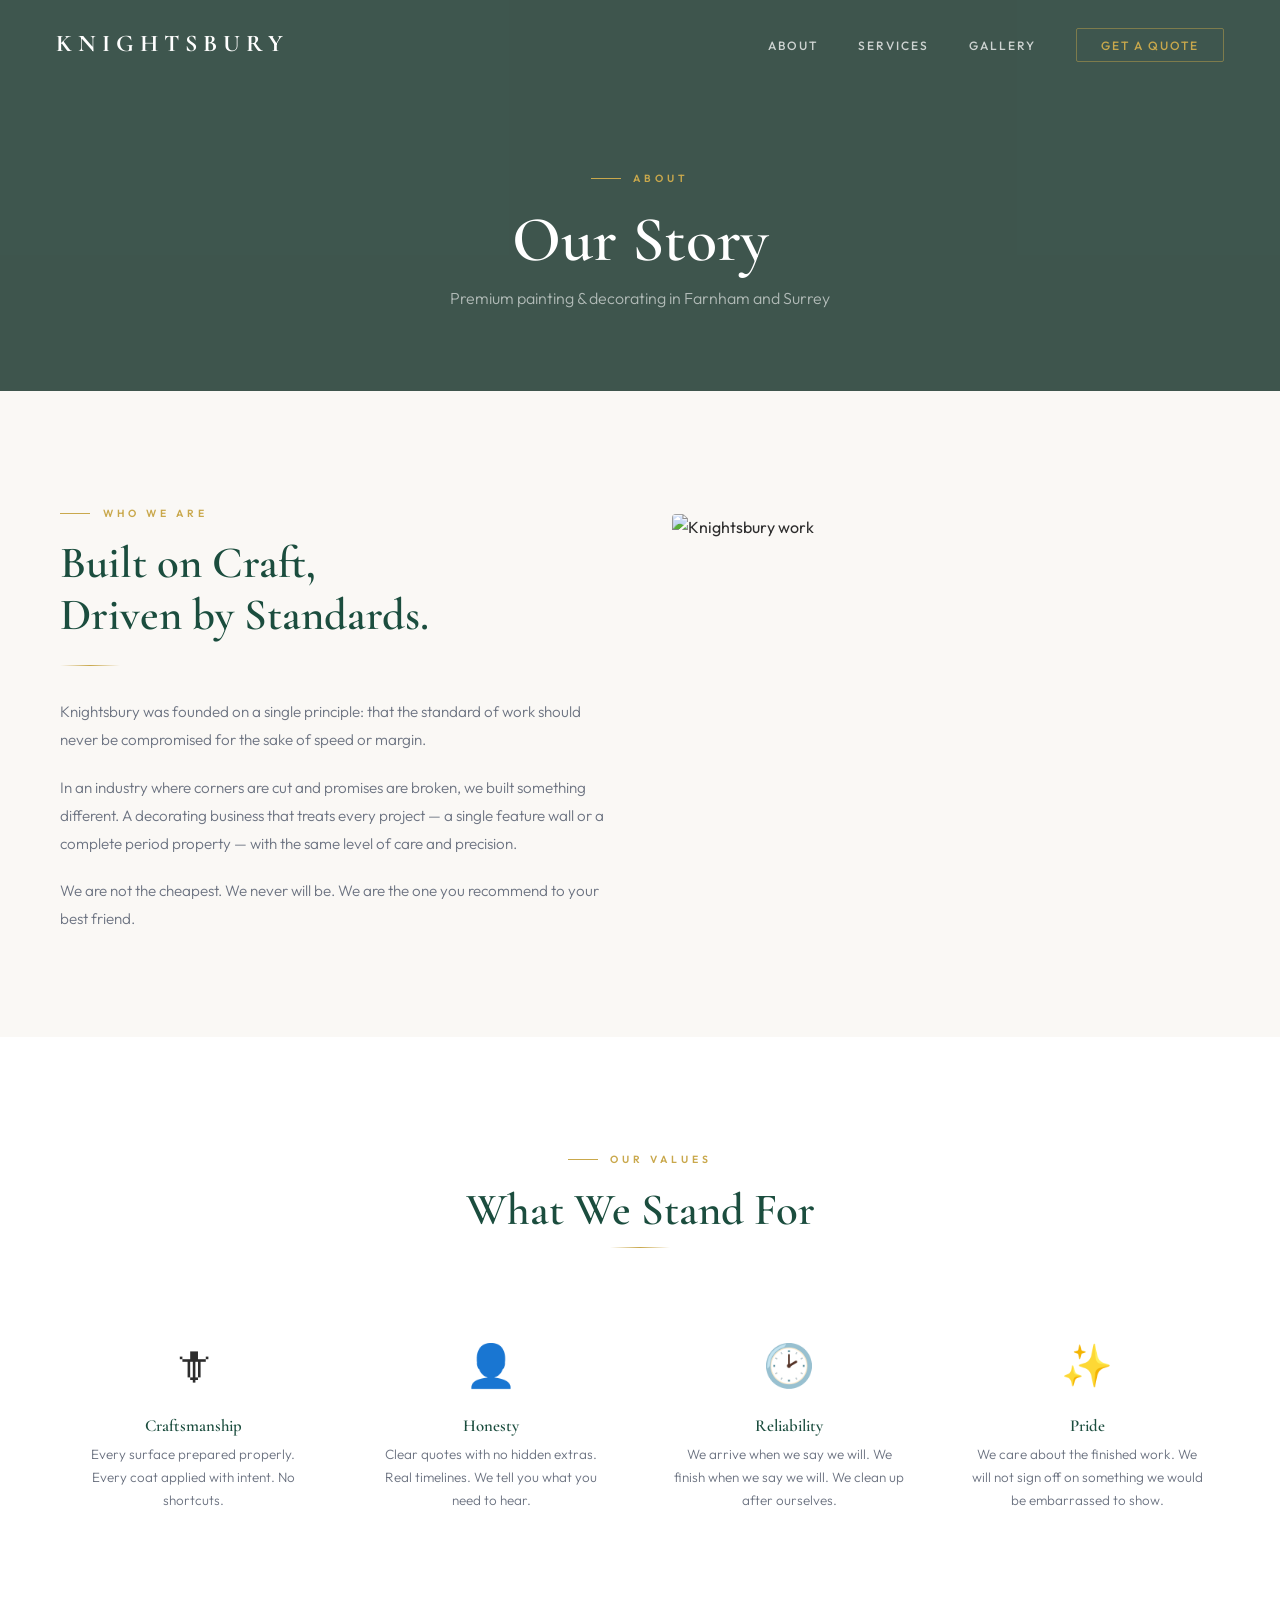
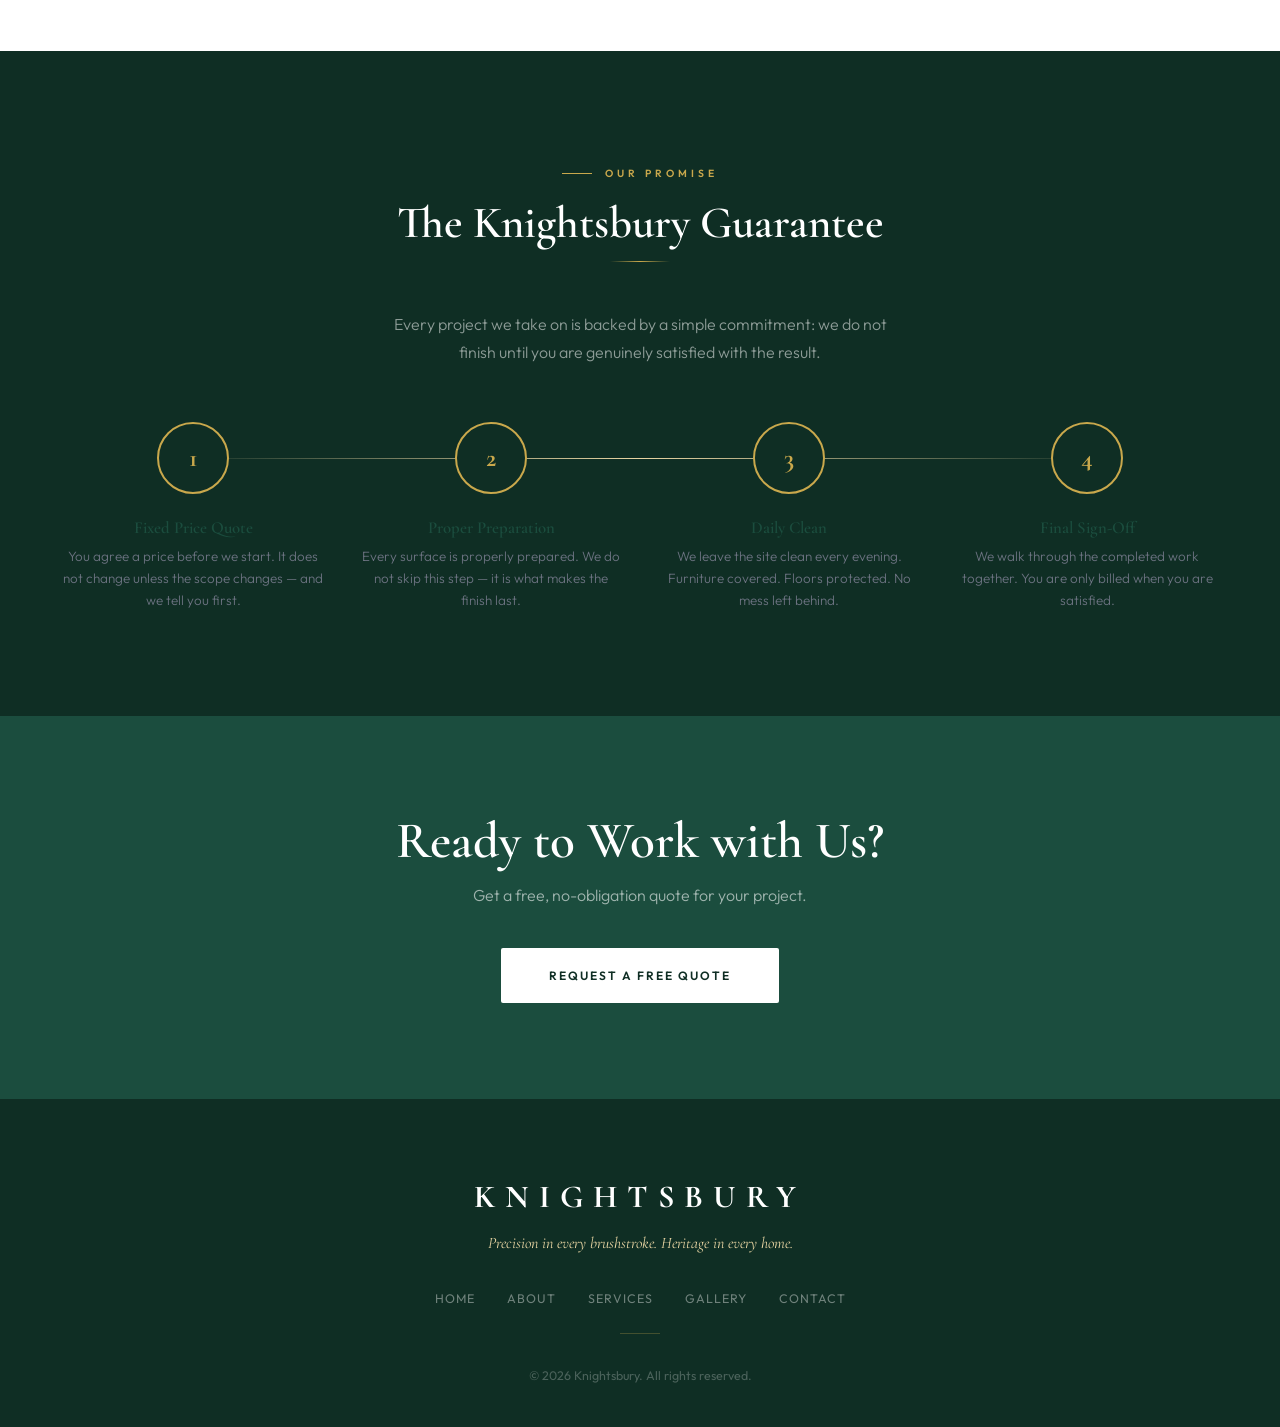
==== about.html @ ce8d11c5 "Full website v1 — index, about, services, gallery, contact pages + shared CSS + Nano Banana icon" ====
<!DOCTYPE html>
<html lang="en">
<head>
  <meta charset="UTF-8">
  <meta name="viewport" content="width=device-width, initial-scale=1.0">
  <title>About — Knightsbury Painting &amp; Decorating | Farnham &amp; Surrey</title>
  <meta name="description" content="About Knightsbury — premium painting and decorating in Farnham and Surrey. Our story, values, and the standard we hold ourselves to.">
  <link rel="icon" type="image/png" href="favicon.png">
  <link rel="stylesheet" href="style.css">
</head>
<body>

  <nav id="navbar">
    <a href="index.html" class="logo">Knightsbury</a>
    <ul class="nl">
      <li><a href="about.html">About</a></li>
      <li><a href="services.html">Services</a></li>
      <li><a href="gallery.html">Gallery</a></li>
      <li><a href="contact.html" class="nc">Get a Quote</a></li>
    </ul>
  </nav>

  <div class="page-hero">
    <div class="page-hero-bg" style="background-image:url('https://images.unsplash.com/photo-1562663474-6cbb3eaa4d14?w=1600&q=80&auto=format&fit=crop')"></div>
    <div class="page-hero-overlay"></div>
    <div class="page-hero-content">
      <div class="se" style="color:var(--g)">About</div>
      <h1>Our Story</h1>
      <p>Premium painting &amp; decorating in Farnham and Surrey</p>
    </div>
  </div>

  <section class="section">
    <div class="container">
      <div class="about-grid">
        <div class="about-text reveal">
          <div class="se">Who We Are</div>
          <h2 class="st">Built on Craft,<br>Driven by Standards.</h2>
          <div class="gold-rule" style="margin:0 0 2rem 0"></div>
          <p style="font-size:.95rem;color:var(--sl);line-height:1.85;font-weight:300;margin-bottom:1.2rem;">Knightsbury was founded on a single principle: that the standard of work should never be compromised for the sake of speed or margin.</p>
          <p style="font-size:.95rem;color:var(--sl);line-height:1.85;font-weight:300;margin-bottom:1.2rem;">In an industry where corners are cut and promises are broken, we built something different. A decorating business that treats every project — a single feature wall or a complete period property — with the same level of care and precision.</p>
          <p style="font-size:.95rem;color:var(--sl);line-height:1.85;font-weight:300;">We are not the cheapest. We never will be. We are the one you recommend to your best friend.</p>
        </div>
        <div class="about-img reveal d2">
          <img src="https://images.unsplash.com/photo-1600566753086-00f18fb6b3ea?w=800&q=80&auto=format&fit=crop" alt="Knightsbury work">
        </div>
      </div>
    </div>
  </section>

  <section class="section section-alt">
    <div class="container">
      <div style="text-align:center">
        <div class="se reveal">Our Values</div>
        <h2 class="st reveal d1">What We Stand For</h2>
        <div class="gold-rule reveal d2"></div>
      </div>
      <div class="why-grid" style="margin-top:3rem">
        <div class="why-item reveal d1"><span class="wi">&#128481;</span><h4>Craftsmanship</h4><p>Every surface prepared properly. Every coat applied with intent. No shortcuts.</p></div>
        <div class="why-item reveal d2"><span class="wi">&#128100;</span><h4>Honesty</h4><p>Clear quotes with no hidden extras. Real timelines. We tell you what you need to hear.</p></div>
        <div class="why-item reveal d3"><span class="wi">&#128337;</span><h4>Reliability</h4><p>We arrive when we say we will. We finish when we say we will. We clean up after ourselves.</p></div>
        <div class="why-item reveal d4"><span class="wi">&#10024;</span><h4>Pride</h4><p>We care about the finished work. We will not sign off on something we would be embarrassed to show.</p></div>
      </div>
    </div>
  </section>

  <section class="section section-dark">
    <div class="container">
      <div style="text-align:center">
        <div class="se reveal">Our Promise</div>
        <h2 class="st sd-st reveal d1">The Knightsbury Guarantee</h2>
        <div class="gold-rule reveal d2"></div>
        <p class="ss sd-ss reveal d3">Every project we take on is backed by a simple commitment: we do not finish until you are genuinely satisfied with the result.</p>
      </div>
      <div class="process-steps" style="margin-top:3rem">
        <div class="step reveal d1"><div class="step-circle">1</div><h4>Fixed Price Quote</h4><p>You agree a price before we start. It does not change unless the scope changes — and we tell you first.</p></div>
        <div class="step reveal d2"><div class="step-circle">2</div><h4>Proper Preparation</h4><p>Every surface is properly prepared. We do not skip this step — it is what makes the finish last.</p></div>
        <div class="step reveal d3"><div class="step-circle">3</div><h4>Daily Clean</h4><p>We leave the site clean every evening. Furniture covered. Floors protected. No mess left behind.</p></div>
        <div class="step reveal d4"><div class="step-circle">4</div><h4>Final Sign-Off</h4><p>We walk through the completed work together. You are only billed when you are satisfied.</p></div>
      </div>
    </div>
  </section>

  <section class="cta-band">
    <h2 class="reveal d1">Ready to Work with Us?</h2>
    <p class="reveal d2">Get a free, no-obligation quote for your project.</p>
    <a href="contact.html" class="bp reveal d3">Request a Free Quote</a>
  </section>

  <footer>
    <div class="fl">Knightsbury</div>
    <div class="tg">Precision in every brushstroke. Heritage in every home.</div>
    <div class="footer-links">
      <a href="index.html">Home</a><a href="about.html">About</a><a href="services.html">Services</a><a href="gallery.html">Gallery</a><a href="contact.html">Contact</a>
    </div>
    <div class="fr"></div>
    <p>&copy; 2026 Knightsbury. All rights reserved.</p>
  </footer>

  <script>
    const nav = document.getElementById('navbar');
    window.addEventListener('scroll', () => { nav.classList.toggle('scrolled', window.scrollY > 60); });
    const observer = new IntersectionObserver((entries) => {
      entries.forEach(entry => { if (entry.isIntersecting) entry.target.classList.add('visible'); });
    }, { threshold: 0.1, rootMargin: '0px 0px -40px 0px' });
    document.querySelectorAll('.reveal, .gold-rule').forEach(el => observer.observe(el));
  </script>
</body>
</html>
---- style.css ----
/* ═══════════════════════════════════════════════
   KNIGHTSBURY — SHARED DESIGN SYSTEM
   Harrods Luxury Corporate · Forest Green + Gold
═══════════════════════════════════════════════ */

@import url('https://fonts.googleapis.com/css2?family=Cormorant+Garamond:ital,wght@0,400;0,600;0,700;1,400&family=Outfit:wght@300;400;500;600&display=swap');

/* TOKENS */
:root {
  --f:   #1B4D3E;
  --d:   #0F2E24;
  --g:   #C9A84C;
  --gp:  #E8D5A3;
  --iv:  #FAF8F5;
  --st:  #F0EDE8;
  --c:   #2D2D2D;
  --sl:  #6B7280;
  --w:   #FFFFFF;
  --e:   cubic-bezier(0.22, 1, 0.36, 1);
  --sp:  cubic-bezier(0.34, 1.56, 0.64, 1);
  --max: 1160px;
  --pad: 6.5rem 2rem;
}

/* RESET */
*, *::before, *::after { margin: 0; padding: 0; box-sizing: border-box; }
html { scroll-behavior: smooth; font-size: 16px; }
body {
  font-family: 'Outfit', system-ui, sans-serif;
  color: var(--c);
  background: var(--iv);
  line-height: 1.65;
  overflow-x: hidden;
}
h1, h2, h3, h4 {
  font-family: 'Cormorant Garamond', Georgia, serif;
  line-height: 1.15;
  font-weight: 600;
}
img { display: block; max-width: 100%; }
a { text-decoration: none; }
ul { list-style: none; }

/* SCROLLBAR */
::-webkit-scrollbar { width: 5px; }
::-webkit-scrollbar-track { background: var(--d); }
::-webkit-scrollbar-thumb { background: var(--g); border-radius: 3px; }

/* ── NAV ─────────────────────────────────── */
nav {
  position: fixed;
  top: 0; left: 0; right: 0;
  z-index: 200;
  display: flex;
  justify-content: space-between;
  align-items: center;
  padding: 1.5rem 3.5rem;
  background: transparent;
  transition: background .5s var(--e), padding .4s, box-shadow .4s;
}
nav.scrolled {
  background: rgba(15, 46, 36, .97);
  padding: .9rem 3.5rem;
  box-shadow: 0 4px 40px rgba(0,0,0,.3);
  backdrop-filter: blur(12px);
}
.logo {
  font-family: 'Cormorant Garamond', serif;
  font-weight: 700;
  font-size: 1.5rem;
  color: var(--w);
  letter-spacing: 6px;
  text-transform: uppercase;
  text-decoration: none;
}
.nl { display: flex; gap: 2.5rem; list-style: none; align-items: center; }
.nl a {
  color: rgba(255,255,255,.75);
  text-decoration: none;
  font-size: .75rem;
  font-weight: 500;
  letter-spacing: 2px;
  text-transform: uppercase;
  transition: color .25s;
  position: relative;
  padding-bottom: 3px;
}
.nl a::after {
  content: '';
  position: absolute;
  bottom: 0; left: 0;
  width: 0; height: 1px;
  background: var(--g);
  transition: width .35s var(--e);
}
.nl a:hover { color: var(--w); }
.nl a:hover::after { width: 100%; }
.nc {
  border: 1px solid rgba(201,168,76,.45) !important;
  padding: .55rem 1.5rem !important;
  border-radius: 2px;
  color: var(--g) !important;
  letter-spacing: 2px !important;
  transition: background .3s, color .3s !important;
}
.nc::after { display: none !important; }
.nc:hover { background: var(--g) !important; color: var(--d) !important; }

/* ── HERO ─────────────────────────────────── */
.hero {
  position: relative;
  min-height: 100vh;
  display: flex;
  align-items: center;
  justify-content: center;
  overflow: hidden;
}
.hero-bg {
  position: absolute;
  inset: 0;
  background-size: cover;
  background-position: center;
  transform: scale(1.04);
  transition: transform 8s var(--e);
}
.hero-bg.loaded { transform: scale(1); }
.hero-overlay {
  position: absolute;
  inset: 0;
  background: linear-gradient(160deg, rgba(15,46,36,.88) 0%, rgba(15,46,36,.68) 50%, rgba(15,46,36,.85) 100%);
}
.hero-content {
  position: relative;
  z-index: 2;
  text-align: center;
  padding: 10rem 2rem 5rem;
  max-width: 840px;
}
.hero-eyebrow {
  display: inline-flex;
  align-items: center;
  gap: 1rem;
  color: var(--g);
  font-size: .65rem;
  font-weight: 600;
  letter-spacing: 5px;
  text-transform: uppercase;
  margin-bottom: 2rem;
  opacity: 0;
  transform: translateY(18px);
  animation: fu .9s var(--e) .3s forwards;
}
.hero-eyebrow::before,
.hero-eyebrow::after {
  content: '';
  width: 36px; height: 1px;
  background: var(--g);
  opacity: .5;
}
.hero h1 {
  font-size: clamp(3rem, 7vw, 5.5rem);
  color: var(--w);
  font-weight: 600;
  letter-spacing: -0.5px;
  margin-bottom: .5rem;
  opacity: 0;
  transform: translateY(28px);
  animation: fu 1s var(--e) .5s forwards;
}
.hero em { color: var(--g); font-style: italic; }
.hero-tagline {
  font-family: 'Cormorant Garamond', serif;
  font-style: italic;
  font-size: clamp(1.2rem, 2.5vw, 2rem);
  color: var(--gp);
  margin-bottom: 1.6rem;
  opacity: 0;
  transform: translateY(22px);
  animation: fu 1s var(--e) .7s forwards;
}
.hero-sub {
  font-size: 1.05rem;
  color: rgba(255,255,255,.65);
  max-width: 500px;
  margin: 0 auto 2.5rem;
  font-weight: 300;
  line-height: 1.8;
  opacity: 0;
  transform: translateY(22px);
  animation: fu 1s var(--e) .9s forwards;
}
.hero-actions {
  display: flex;
  gap: 1rem;
  justify-content: center;
  flex-wrap: wrap;
  opacity: 0;
  transform: translateY(22px);
  animation: fu 1s var(--e) 1.1s forwards;
}
.bp {
  background: var(--g);
  color: var(--d);
  padding: .95rem 2.4rem;
  border-radius: 2px;
  text-decoration: none;
  font-weight: 600;
  font-size: .75rem;
  letter-spacing: 2px;
  text-transform: uppercase;
  transition: transform .35s var(--sp), box-shadow .35s;
  display: inline-block;
}
.bp:hover { transform: translateY(-3px); box-shadow: 0 14px 40px rgba(201,168,76,.35); }
.bg {
  border: 1.5px solid rgba(255,255,255,.25);
  color: var(--w);
  padding: .95rem 2.4rem;
  border-radius: 2px;
  text-decoration: none;
  font-weight: 500;
  font-size: .75rem;
  letter-spacing: 2px;
  text-transform: uppercase;
  transition: border-color .3s, transform .35s var(--sp);
}
.bg:hover { border-color: var(--g); transform: translateY(-3px); }

/* ── ANIMATIONS ───────────────────────────── */
@keyframes fu { to { opacity: 1; transform: translateY(0); } }
@keyframes fi { to { opacity: 1; } }
@keyframes sp { 0%,100% { opacity: .25 } 50% { opacity: 1 } }
@keyframes lineExpand { from { width: 0 } to { width: 60px } }

.reveal {
  opacity: 0;
  transform: translateY(40px);
  transition: opacity .85s var(--e), transform .85s var(--e);
}
.reveal.visible { opacity: 1; transform: translateY(0); }
.d1 { transition-delay: .1s }
.d2 { transition-delay: .2s }
.d3 { transition-delay: .3s }
.d4 { transition-delay: .4s }
.gold-rule {
  width: 0; height: 1px;
  background: linear-gradient(to right, transparent, var(--g), transparent);
  margin: 0 auto 3rem;
  transition: width 1.4s var(--e);
}
.gold-rule.visible { width: 60px; }

/* ── SECTIONS ──────────────────────────────── */
.section { padding: var(--pad); }
.section-alt { background: var(--w); }
.section-dark { background: var(--d); }
.section-stone { background: var(--st); }
.container { max-width: var(--max); margin: 0 auto; }
.se {
  display: inline-flex; align-items: center; gap: .8rem;
  color: var(--g);
  font-size: .65rem; font-weight: 600;
  letter-spacing: 4px; text-transform: uppercase;
  margin-bottom: 1rem;
}
.se::before { content: ''; width: 30px; height: 1px; background: var(--g); }
.st {
  font-size: clamp(2rem, 3.5vw, 3rem);
  font-weight: 600;
  color: var(--f);
  margin-bottom: .7rem;
}
.sd-st { color: var(--w); }
.ss {
  font-size: 1rem;
  color: var(--sl);
  max-width: 520px;
  margin: 0 auto 3.5rem;
  line-height: 1.75;
  font-weight: 300;
}
.sd-ss { color: rgba(255,255,255,.52); }

/* ── INTRO STRIP ──────────────────────────── */
.intro-strip { background: var(--d); padding: 3.5rem 2rem; }
.intro-inner { max-width: 1100px; margin: 0 auto; display: grid; grid-template-columns: repeat(4,1fr); gap: 2rem; text-align: center; }
.intro-stat .num { font-family: 'Cormorant Garamond', serif; font-size: 3.4rem; font-weight: 700; color: var(--g); line-height: 1; margin-bottom: .4rem; }
.intro-stat .label { font-size: .68rem; color: rgba(255,255,255,.42); letter-spacing: 2.5px; text-transform: uppercase; font-weight: 500; }

/* ── ABOUT SECTION ────────────────────────── */
.about-grid { display: grid; grid-template-columns: 1fr 1fr; gap: 4rem; align-items: center; }
.about-img { border-radius: 4px; overflow: hidden; }
.about-img img { width: 100%; height: 400px; object-fit: cover; }
.about-text h2 { text-align: left; margin-bottom: 1.5rem; }
.about-values { display: grid; grid-template-columns: 1fr 1fr; gap: 1.5rem; margin-top: 2rem; }
.value-item { display: flex; gap: 1rem; align-items: flex-start; }
.value-icon { font-size: 1.4rem; flex-shrink: 0; margin-top: 2px; }
.value-item h4 { font-size: .95rem; color: var(--f); margin-bottom: .2rem; font-family: 'Outfit', sans-serif; font-weight: 600; }
.value-item p { font-size: .83rem; color: var(--sl); font-weight: 300; }

/* ── SERVICES ─────────────────────────────── */
.services-grid { display: grid; grid-template-columns: repeat(3,1fr); gap: 1.5rem; }
.service-card {
  background: var(--iv);
  border-radius: 4px;
  overflow: hidden;
  transition: transform .5s var(--sp), box-shadow .5s;
  border: 1px solid rgba(27,77,62,.07);
}
.service-card:hover { transform: translateY(-10px); box-shadow: 0 28px 70px rgba(15,46,36,.12); }
.si { height: 220px; overflow: hidden; }
.si img { width: 100%; height: 100%; object-fit: cover; transition: transform .8s var(--e); }
.service-card:hover .si img { transform: scale(1.07); }
.sb { padding: 1.6rem 1.4rem; }
.sb h3 { font-size: 1.15rem; color: var(--f); margin-bottom: .5rem; }
.sb p { font-size: .86rem; color: var(--sl); line-height: 1.7; font-weight: 300; }

/* ── GALLERY ──────────────────────────────── */
.gallery-grid { display: grid; grid-template-columns: repeat(3,1fr); gap: 1rem; }
.gallery-item { border-radius: 4px; overflow: hidden; position: relative; cursor: pointer; aspect-ratio: 4/3; }
.gallery-item img { width: 100%; height: 100%; object-fit: cover; transition: transform .7s var(--e); }
.gallery-item:hover img { transform: scale(1.06); }
.gallery-overlay {
  position: absolute; inset: 0;
  background: linear-gradient(to top, rgba(15,46,36,.65) 0%, transparent 60%);
  opacity: 0; transition: opacity .4s;
  display: flex; align-items: flex-end; padding: 1.5rem;
}
.gallery-item:hover .gallery-overlay { opacity: 1; }
.gallery-label { color: var(--w); font-size: .72rem; font-weight: 600; letter-spacing: 2px; text-transform: uppercase; }

/* ── TESTIMONIALS ────────────────────────── */
.testimonial-card {
  max-width: 760px; margin: 0 auto;
  background: rgba(255,255,255,.04);
  border: 1px solid rgba(201,168,76,.15);
  border-radius: 4px;
  padding: 3.5rem;
  text-align: center;
  position: relative; overflow: hidden;
}
.testimonial-card::before {
  content: '\201C';
  font-family: 'Cormorant Garamond', serif;
  font-size: 14rem;
  color: rgba(201,168,76,.05);
  position: absolute; top: -3rem; left: .5rem; line-height: 1;
}
.qm { font-size: 1.6rem; color: var(--g); margin-bottom: 1.2rem; }
.ttext {
  font-family: 'Cormorant Garamond', serif;
  font-size: clamp(1.2rem, 2.5vw, 1.7rem);
  font-style: italic;
  color: rgba(255,255,255,.88);
  line-height: 1.55;
  margin-bottom: 1.8rem;
  font-weight: 400;
  position: relative;
}
.tauth { color: var(--g); font-size: .72rem; font-weight: 600; letter-spacing: 3px; text-transform: uppercase; }
.tmeta { color: rgba(255,255,255,.32); font-size: .75rem; margin-top: .3rem; }

/* ── AREAS ───────────────────────────────── */
.areas-grid { display: grid; grid-template-columns: 1fr 1fr; gap: 3rem; align-items: center; }
.areas-photo { position: relative; border-radius: 4px; overflow: hidden; min-height: 440px; }
.areas-photo img { width: 100%; height: 100%; object-fit: cover; transition: transform .9s var(--e); }
.areas-photo:hover img { transform: scale(1.04); }
.areas-overlay { position: absolute; inset: 0; background: linear-gradient(130deg, rgba(15,46,36,.78), rgba(15,46,36,.2)); }
.areas-content { position: absolute; inset: 0; display: flex; flex-direction: column; justify-content: flex-end; padding: 2.5rem; }
.areas-content h2 { color: var(--w); text-align: left; margin-bottom: .5rem; font-size: clamp(1.6rem, 2.5vw, 2.2rem); }
.areas-content p { color: rgba(255,255,255,.6); font-size: .9rem; margin-bottom: 1.5rem; font-weight: 300; }
.areas-list { display: flex; flex-wrap: wrap; gap: .5rem; }
.atag {
  background: rgba(201,168,76,.12);
  border: 1px solid rgba(201,168,76,.28);
  border-radius: 50px;
  padding: .35rem 1rem;
  font-size: .78rem;
  color: var(--gp);
  font-weight: 500;
  transition: background .3s, border-color .3s;
}
.atag:hover { background: rgba(201,168,76,.22); border-color: var(--g); }

/* ── PROCESS ──────────────────────────────── */
.process-steps { display: grid; grid-template-columns: repeat(4,1fr); position: relative; gap: 2rem; }
.process-steps::before {
  content: '';
  position: absolute;
  top: 36px; left: 10%; right: 10%; height: 1px;
  background: linear-gradient(to right, transparent, var(--gp), transparent);
}
.step { text-align: center; }
.step-circle {
  width: 72px; height: 72px;
  border-radius: 50%;
  background: var(--d);
  border: 2px solid var(--g);
  display: flex; align-items: center; justify-content: center;
  margin: 0 auto 1.5rem;
  font-family: 'Cormorant Garamond', serif;
  font-size: 1.6rem; font-weight: 700;
  color: var(--g);
  position: relative; z-index: 2;
  transition: background .35s, transform .4s var(--sp), color .3s;
}
.step:hover .step-circle { background: var(--g); color: var(--d); transform: scale(1.12); }
.step h4 { font-size: 1.05rem; color: var(--f); margin-bottom: .5rem; }
.step p { font-size: .84rem; color: var(--sl); font-weight: 300; line-height: 1.65; }

/* ── WHY US ──────────────────────────────── */
.why-grid { display: grid; grid-template-columns: repeat(4,1fr); gap: 2rem; }
.why-item { text-align: center; padding: 2.2rem 1rem; border-radius: 4px; transition: background .3s; }
.why-item:hover { background: rgba(201,168,76,.05); }
.wi { font-size: 2.6rem; margin-bottom: 1rem; display: block; }
.why-item h4 { font-size: 1.05rem; color: var(--f); margin-bottom: .5rem; }
.why-item p { font-size: .84rem; color: var(--sl); font-weight: 300; line-height: 1.7; }

/* ── CTA ─────────────────────────────────── */
.cta-band { background: var(--f); padding: 6rem 2rem; text-align: center; position: relative; overflow: hidden; }
.cta-band::before { content: ''; position: absolute; inset: 0; background-image: url('gallery-6.jpg'); background-size: cover; background-position: center; opacity: .08; }
.cta-band h2 { font-size: clamp(2rem, 4vw, 3.2rem); color: var(--w); margin-bottom: .7rem; position: relative; }
.cta-band p { color: rgba(255,255,255,.58); margin-bottom: 2.5rem; font-weight: 300; position: relative; }
.cta-band .bp { background: var(--w); color: var(--d); font-size: .75rem; padding: 1.1rem 3rem; position: relative; }
.cta-band .bp:hover { background: var(--g); }

/* ── CONTACT ──────────────────────────────── */
.contact-section { background: var(--iv); }
.contact-grid { display: grid; grid-template-columns: 1fr 1.5fr; gap: 4rem; align-items: start; }
.contact-info-item { display: flex; gap: 1.2rem; align-items: flex-start; margin-bottom: 2.2rem; }
.cib { width: 48px; height: 48px; border-radius: 50%; background: var(--d); flex-shrink: 0; display: flex; align-items: center; justify-content: center; font-size: 1.1rem; }
.ci h4 { font-size: .68rem; color: var(--sl); text-transform: uppercase; letter-spacing: 2px; font-family: 'Outfit', sans-serif; font-weight: 600; margin-bottom: .2rem; }
.ci p { font-size: 1rem; color: var(--c); }
.contact-form-card { background: var(--w); border-radius: 4px; padding: 2.8rem; box-shadow: 0 12px 50px rgba(15,46,36,.07); border: 1px solid rgba(27,77,62,.06); }
.contact-form-card h3 { font-size: 1.6rem; color: var(--f); margin-bottom: .3rem; }
.contact-form-card .ss { margin-bottom: 2rem; }
.fg { margin-bottom: 1.2rem; }
.fg label { display: block; font-size: .78rem; font-weight: 600; color: var(--f); margin-bottom: .4rem; letter-spacing: .5px; }
.fg input, .fg select, .fg textarea { width: 100%; padding: .85rem 1rem; border: 1.5px solid rgba(27,77,62,.13); border-radius: 3px; font-size: .95rem; font-family: 'Outfit', sans-serif; background: var(--iv); color: var(--c); transition: border-color .25s, box-shadow .25s; }
.fg input:focus, .fg select:focus, .fg textarea:focus { outline: none; border-color: var(--g); box-shadow: 0 0 0 3px rgba(201,168,76,.1); }
.fg textarea { resize: vertical; min-height: 110px; }
.frow { display: grid; grid-template-columns: 1fr 1fr; gap: 1rem; }
.sb2 { width: 100%; background: var(--f); color: var(--w); border: none; padding: 1.1rem; border-radius: 3px; font-size: .78rem; font-weight: 600; letter-spacing: 2px; text-transform: uppercase; cursor: pointer; font-family: 'Outfit', sans-serif; transition: background .3s, transform .35s var(--sp); }
.sb2:hover { background: var(--d); transform: translateY(-2px); }

/* ── FOOTER ──────────────────────────────── */
footer { background: var(--d); padding: 4.5rem 2rem 2.5rem; text-align: center; }
.fl { font-family: 'Cormorant Garamond', serif; font-size: 2rem; font-weight: 700; color: var(--w); letter-spacing: 10px; text-transform: uppercase; margin-bottom: .4rem; }
footer .tg { font-family: 'Cormorant Garamond', serif; font-style: italic; font-size: 1rem; color: var(--gp); margin-bottom: 2rem; }
.fr { width: 40px; height: 1px; background: rgba(201,168,76,.28); margin: 0 auto 2rem; }
footer p { font-size: .78rem; color: rgba(255,255,255,.25); margin-top: .4rem; }
.footer-links { display: flex; justify-content: center; gap: 2rem; margin-bottom: 1.5rem; flex-wrap: wrap; }
.footer-links a { color: rgba(255,255,255,.4); font-size: .78rem; letter-spacing: 1px; text-transform: uppercase; transition: color .25s; }
.footer-links a:hover { color: var(--g); }

/* ── PAGE HEADER ──────────────────────────── */
.page-hero {
  position: relative;
  padding: 10rem 2rem 5rem;
  text-align: center;
  overflow: hidden;
}
.page-hero-bg {
  position: absolute; inset: 0;
  background-size: cover; background-position: center;
}
.page-hero-overlay { position: absolute; inset: 0; background: rgba(15,46,36,.8); }
.page-hero-content { position: relative; z-index: 2; }
.page-hero h1 { font-size: clamp(2.5rem, 5vw, 4rem); color: var(--w); margin-bottom: .5rem; }
.page-hero p { color: rgba(255,255,255,.6); font-size: 1rem; font-weight: 300; }

/* ── SERVICE DETAIL ──────────────────────── */
.service-detail { display: grid; grid-template-columns: 1fr 1fr; gap: 3rem; align-items: center; padding: 4rem 0; border-bottom: 1px solid rgba(27,77,62,.08); }
.service-detail:last-child { border-bottom: none; }
.service-detail:nth-child(even) .service-detail-img { order: 2; }
.service-detail-img { border-radius: 4px; overflow: hidden; }
.service-detail-img img { width: 100%; height: 320px; object-fit: cover; }
.service-detail-text h3 { font-size: 1.6rem; color: var(--f); margin-bottom: .8rem; }
.service-detail-text p { font-size: .95rem; color: var(--sl); line-height: 1.75; font-weight: 300; margin-bottom: 1.2rem; }
.service-detail-text ul { margin-bottom: 1.5rem; }
.service-detail-text li { font-size: .88rem; color: var(--sl); padding: .3rem 0; padding-left: 1.2rem; position: relative; font-weight: 300; }
.service-detail-text li::before { content: '—'; position: absolute; left: 0; color: var(--g); }

/* ── RESPONSIVE ──────────────────────────── */
@media (max-width: 960px) {
  nav { padding: 1.2rem 1.5rem; }
  .nl { display: none; }
  .intro-inner { grid-template-columns: 1fr 1fr; gap: 1.5rem; }
  .about-grid { grid-template-columns: 1fr; gap: 2rem; }
  .about-img img { height: 280px; }
  .services-grid { grid-template-columns: 1fr 1fr; }
  .gallery-grid { grid-template-columns: 1fr 1fr; }
  .areas-grid { grid-template-columns: 1fr; }
  .process-steps { grid-template-columns: 1fr 1fr; gap: 2rem; }
  .process-steps::before { display: none; }
  .why-grid { grid-template-columns: 1fr 1fr; }
  .contact-grid { grid-template-columns: 1fr; gap: 2.5rem; }
  .section { padding: 5rem 1.5rem; }
  .service-detail { grid-template-columns: 1fr; }
  .service-detail:nth-child(even) .service-detail-img { order: 0; }
}
@media (max-width: 600px) {
  .services-grid { grid-template-columns: 1fr; }
  .why-grid { grid-template-columns: 1fr; }
  .gallery-grid { grid-template-columns: 1fr; }
}
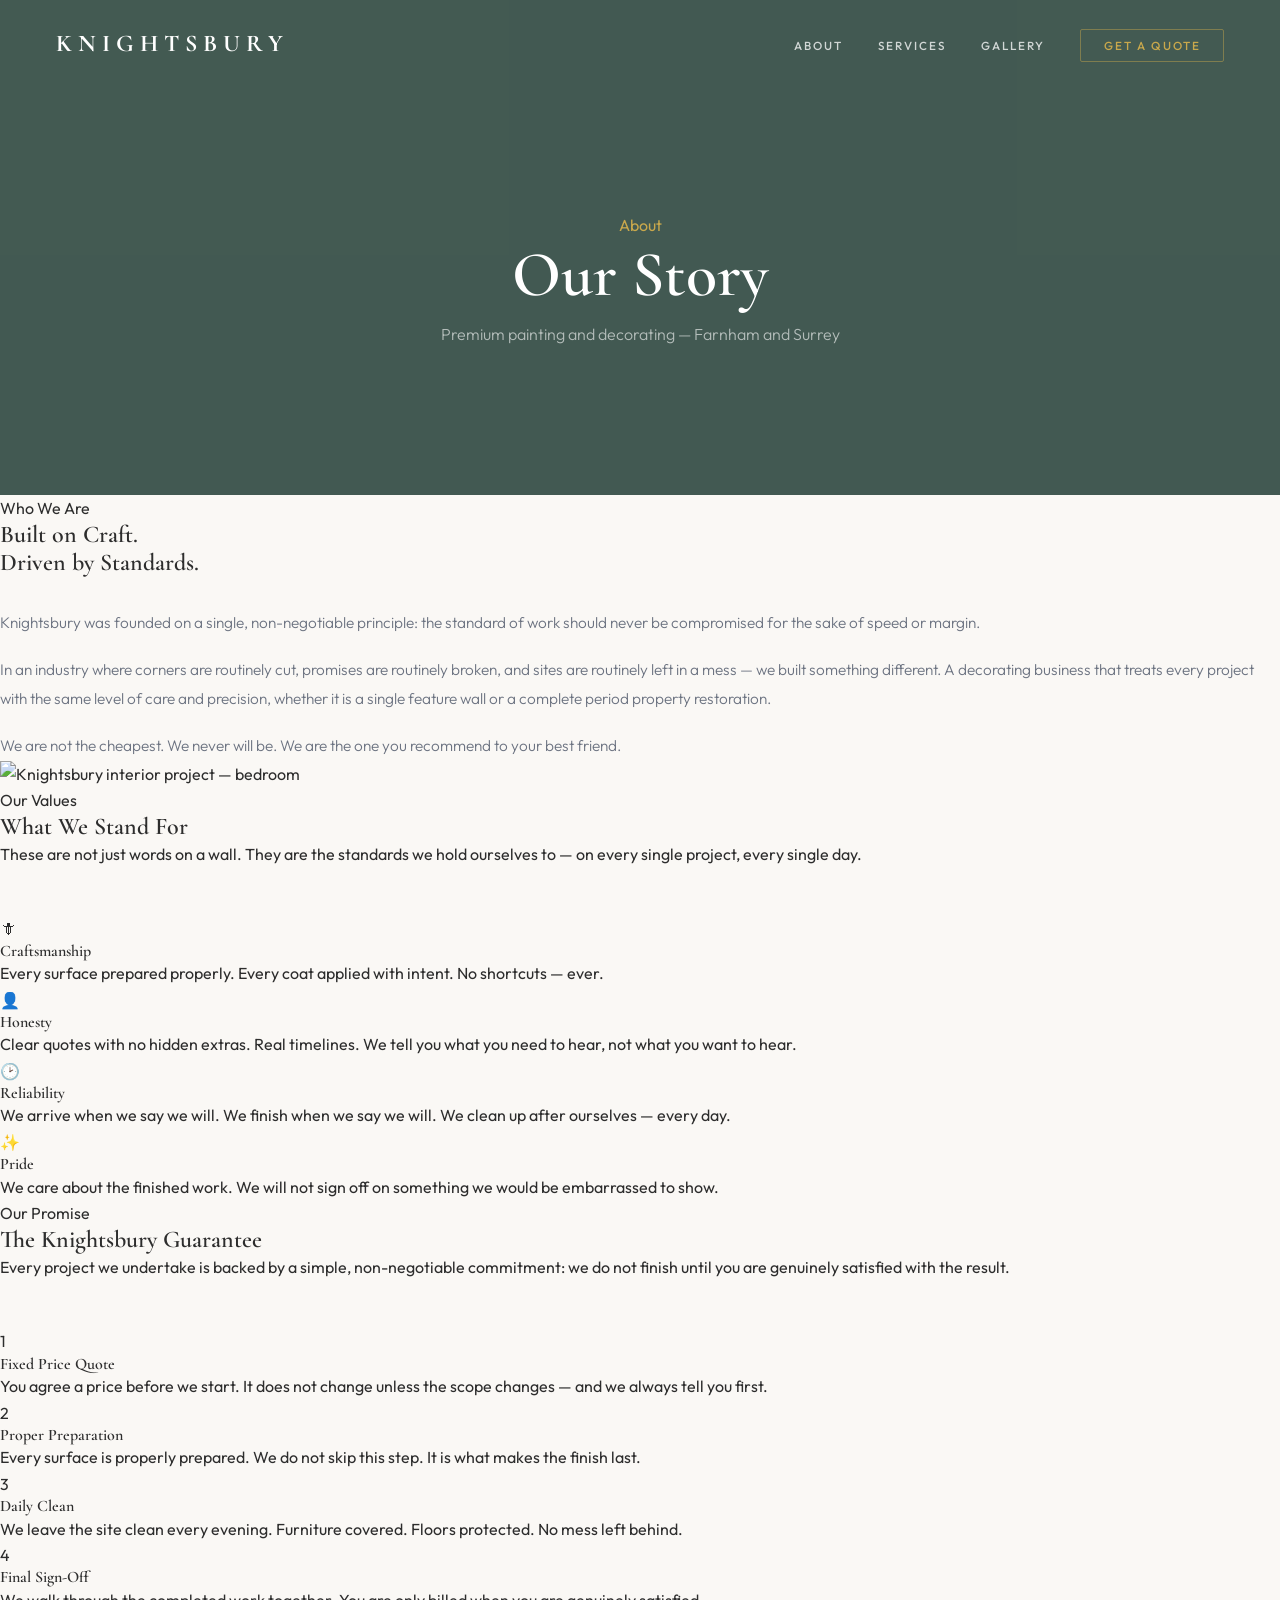
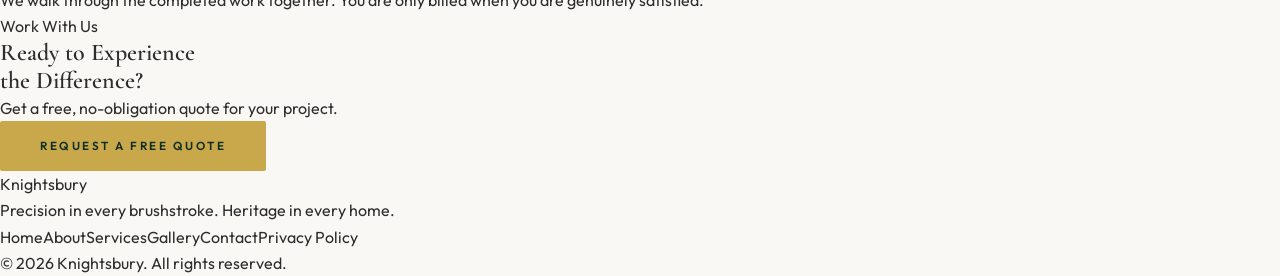
==== commit df1a92ae: "Full premium site v5 — 6 Nano Banana hero images, 9 gallery images, premium copy, hamburger menu, re" ====
--- a/about.html
+++ b/about.html
@@ -3,107 +3,107 @@
 <head>
   <meta charset="UTF-8">
   <meta name="viewport" content="width=device-width, initial-scale=1.0">
-  <title>About — Knightsbury Painting &amp; Decorating | Farnham &amp; Surrey</title>
-  <meta name="description" content="About Knightsbury — premium painting and decorating in Farnham and Surrey. Our story, values, and the standard we hold ourselves to.">
+  <title>About — Knightsbury Premium Painting &amp; Decorating | Farnham &amp; Surrey</title>
+  <meta name="description" content="About Knightsbury — a premium painting and decorating business built on craft, precision, and the principle that quality should never be compromised.">
   <link rel="icon" type="image/png" href="favicon.png">
   <link rel="stylesheet" href="style.css">
 </head>
 <body>
 
+  <div class="mobile-menu">
+    <a href="index.html">Home</a><a href="about.html">About</a><a href="services.html">Services</a><a href="gallery.html">Gallery</a><a href="contact.html" class="mobilecte">Get a Quote</a>
+  </div>
+
   <nav id="navbar">
     <a href="index.html" class="logo">Knightsbury</a>
-    <ul class="nl">
+    <ul class="nav-links">
       <li><a href="about.html">About</a></li>
       <li><a href="services.html">Services</a></li>
       <li><a href="gallery.html">Gallery</a></li>
       <li><a href="contact.html" class="nc">Get a Quote</a></li>
     </ul>
+    <button class="hamburger" aria-label="Menu"><span></span><span></span><span></span></button>
   </nav>
 
   <div class="page-hero">
-    <div class="page-hero-bg" style="background-image:url('https://images.unsplash.com/photo-1562663474-6cbb3eaa4d14?w=1600&q=80&auto=format&fit=crop')"></div>
+    <div class="page-hero-bg" style="background-image:url('gallery-5.jpg')"></div>
     <div class="page-hero-overlay"></div>
     <div class="page-hero-content">
       <div class="se" style="color:var(--g)">About</div>
       <h1>Our Story</h1>
-      <p>Premium painting &amp; decorating in Farnham and Surrey</p>
+      <p>Premium painting and decorating — Farnham and Surrey</p>
     </div>
   </div>
 
+  <!-- STORY -->
   <section class="section">
     <div class="container">
       <div class="about-grid">
         <div class="about-text reveal">
           <div class="se">Who We Are</div>
-          <h2 class="st">Built on Craft,<br>Driven by Standards.</h2>
+          <h2 class="st">Built on Craft.<br>Driven by Standards.</h2>
           <div class="gold-rule" style="margin:0 0 2rem 0"></div>
-          <p style="font-size:.95rem;color:var(--sl);line-height:1.85;font-weight:300;margin-bottom:1.2rem;">Knightsbury was founded on a single principle: that the standard of work should never be compromised for the sake of speed or margin.</p>
-          <p style="font-size:.95rem;color:var(--sl);line-height:1.85;font-weight:300;margin-bottom:1.2rem;">In an industry where corners are cut and promises are broken, we built something different. A decorating business that treats every project — a single feature wall or a complete period property — with the same level of care and precision.</p>
-          <p style="font-size:.95rem;color:var(--sl);line-height:1.85;font-weight:300;">We are not the cheapest. We never will be. We are the one you recommend to your best friend.</p>
+          <p style="font-size:.96rem;color:var(--sl);line-height:1.85;font-weight:300;margin-bottom:1.2rem">Knightsbury was founded on a single, non-negotiable principle: the standard of work should never be compromised for the sake of speed or margin.</p>
+          <p style="font-size:.96rem;color:var(--sl);line-height:1.85;font-weight:300;margin-bottom:1.2rem">In an industry where corners are routinely cut, promises are routinely broken, and sites are routinely left in a mess — we built something different. A decorating business that treats every project with the same level of care and precision, whether it is a single feature wall or a complete period property restoration.</p>
+          <p style="font-size:.96rem;color:var(--sl);line-height:1.85;font-weight:300">We are not the cheapest. We never will be. We are the one you recommend to your best friend.</p>
         </div>
-        <div class="about-img reveal d2">
-          <img src="https://images.unsplash.com/photo-1600566753086-00f18fb6b3ea?w=800&q=80&auto=format&fit=crop" alt="Knightsbury work">
+        <div class="about-img reveal-r">
+          <img src="gallery-1.jpg" alt="Knightsbury interior project — bedroom">
         </div>
       </div>
     </div>
   </section>
 
+  <!-- VALUES -->
   <section class="section section-alt">
-    <div class="container">
-      <div style="text-align:center">
-        <div class="se reveal">Our Values</div>
-        <h2 class="st reveal d1">What We Stand For</h2>
-        <div class="gold-rule reveal d2"></div>
-      </div>
+    <div class="container center">
+      <div class="se reveal">Our Values</div>
+      <h2 class="st reveal d1">What We Stand For</h2>
+      <p class="ss reveal d2">These are not just words on a wall. They are the standards we hold ourselves to — on every single project, every single day.</p>
+      <div class="gold-rule reveal d3"></div>
       <div class="why-grid" style="margin-top:3rem">
-        <div class="why-item reveal d1"><span class="wi">&#128481;</span><h4>Craftsmanship</h4><p>Every surface prepared properly. Every coat applied with intent. No shortcuts.</p></div>
-        <div class="why-item reveal d2"><span class="wi">&#128100;</span><h4>Honesty</h4><p>Clear quotes with no hidden extras. Real timelines. We tell you what you need to hear.</p></div>
-        <div class="why-item reveal d3"><span class="wi">&#128337;</span><h4>Reliability</h4><p>We arrive when we say we will. We finish when we say we will. We clean up after ourselves.</p></div>
+        <div class="why-item reveal d1"><span class="wi">&#128481;</span><h4>Craftsmanship</h4><p>Every surface prepared properly. Every coat applied with intent. No shortcuts — ever.</p></div>
+        <div class="why-item reveal d2"><span class="wi">&#128100;</span><h4>Honesty</h4><p>Clear quotes with no hidden extras. Real timelines. We tell you what you need to hear, not what you want to hear.</p></div>
+        <div class="why-item reveal d3"><span class="wi">&#128337;</span><h4>Reliability</h4><p>We arrive when we say we will. We finish when we say we will. We clean up after ourselves — every day.</p></div>
         <div class="why-item reveal d4"><span class="wi">&#10024;</span><h4>Pride</h4><p>We care about the finished work. We will not sign off on something we would be embarrassed to show.</p></div>
       </div>
     </div>
   </section>
 
+  <!-- PROMISE -->
   <section class="section section-dark">
-    <div class="container">
-      <div style="text-align:center">
-        <div class="se reveal">Our Promise</div>
-        <h2 class="st sd-st reveal d1">The Knightsbury Guarantee</h2>
-        <div class="gold-rule reveal d2"></div>
-        <p class="ss sd-ss reveal d3">Every project we take on is backed by a simple commitment: we do not finish until you are genuinely satisfied with the result.</p>
-      </div>
+    <div class="container center">
+      <div class="se reveal">Our Promise</div>
+      <h2 class="st sd-st reveal d1">The Knightsbury Guarantee</h2>
+      <p class="ss sd-ss reveal d2">Every project we undertake is backed by a simple, non-negotiable commitment: we do not finish until you are genuinely satisfied with the result.</p>
+      <div class="gold-rule reveal d3"></div>
       <div class="process-steps" style="margin-top:3rem">
-        <div class="step reveal d1"><div class="step-circle">1</div><h4>Fixed Price Quote</h4><p>You agree a price before we start. It does not change unless the scope changes — and we tell you first.</p></div>
-        <div class="step reveal d2"><div class="step-circle">2</div><h4>Proper Preparation</h4><p>Every surface is properly prepared. We do not skip this step — it is what makes the finish last.</p></div>
+        <div class="step reveal d1"><div class="step-circle">1</div><h4>Fixed Price Quote</h4><p>You agree a price before we start. It does not change unless the scope changes — and we always tell you first.</p></div>
+        <div class="step reveal d2"><div class="step-circle">2</div><h4>Proper Preparation</h4><p>Every surface is properly prepared. We do not skip this step. It is what makes the finish last.</p></div>
         <div class="step reveal d3"><div class="step-circle">3</div><h4>Daily Clean</h4><p>We leave the site clean every evening. Furniture covered. Floors protected. No mess left behind.</p></div>
-        <div class="step reveal d4"><div class="step-circle">4</div><h4>Final Sign-Off</h4><p>We walk through the completed work together. You are only billed when you are satisfied.</p></div>
+        <div class="step reveal d4"><div class="step-circle">4</div><h4>Final Sign-Off</h4><p>We walk through the completed work together. You are only billed when you are genuinely satisfied.</p></div>
       </div>
     </div>
   </section>
 
+  <!-- CTA -->
   <section class="cta-band">
-    <h2 class="reveal d1">Ready to Work with Us?</h2>
+    <div class="se reveal">Work With Us</div>
+    <h2 class="reveal d1">Ready to Experience<br>the Difference?</h2>
     <p class="reveal d2">Get a free, no-obligation quote for your project.</p>
     <a href="contact.html" class="bp reveal d3">Request a Free Quote</a>
   </section>
 
   <footer>
     <div class="fl">Knightsbury</div>
-    <div class="tg">Precision in every brushstroke. Heritage in every home.</div>
-    <div class="footer-links">
-      <a href="index.html">Home</a><a href="about.html">About</a><a href="services.html">Services</a><a href="gallery.html">Gallery</a><a href="contact.html">Contact</a>
+    <div class="ft">Precision in every brushstroke. Heritage in every home.</div>
+    <div class="flinks">
+      <a href="index.html">Home</a><a href="about.html">About</a><a href="services.html">Services</a><a href="gallery.html">Gallery</a><a href="contact.html">Contact</a><a href="privacy.html">Privacy Policy</a>
     </div>
     <div class="fr"></div>
     <p>&copy; 2026 Knightsbury. All rights reserved.</p>
   </footer>
 
-  <script>
-    const nav = document.getElementById('navbar');
-    window.addEventListener('scroll', () => { nav.classList.toggle('scrolled', window.scrollY > 60); });
-    const observer = new IntersectionObserver((entries) => {
-      entries.forEach(entry => { if (entry.isIntersecting) entry.target.classList.add('visible'); });
-    }, { threshold: 0.1, rootMargin: '0px 0px -40px 0px' });
-    document.querySelectorAll('.reveal, .gold-rule').forEach(el => observer.observe(el));
-  </script>
+  <script src="site.js"></script>
 </body>
 </html>
--- a/style.css
+++ b/style.css
@@ -1,506 +1,276 @@
-/* ═══════════════════════════════════════════════
-   KNIGHTSBURY — SHARED DESIGN SYSTEM
-   Harrods Luxury Corporate · Forest Green + Gold
-═══════════════════════════════════════════════ */
+/* ═══════════════════════════════════════════════════
+   KNIGHTSBURY — FULL SITE STYLESHEET v4
+   Harrods Luxury Corporate · All-Nano-Banana-Pro Imagery
+═══════════════════════════════════════════════════ */
 
 @import url('https://fonts.googleapis.com/css2?family=Cormorant+Garamond:ital,wght@0,400;0,600;0,700;1,400&family=Outfit:wght@300;400;500;600&display=swap');
 
-/* TOKENS */
+/* ── TOKENS ─────────────────────────────────── */
 :root {
-  --f:   #1B4D3E;
-  --d:   #0F2E24;
-  --g:   #C9A84C;
-  --gp:  #E8D5A3;
-  --iv:  #FAF8F5;
-  --st:  #F0EDE8;
-  --c:   #2D2D2D;
-  --sl:  #6B7280;
-  --w:   #FFFFFF;
-  --e:   cubic-bezier(0.22, 1, 0.36, 1);
-  --sp:  cubic-bezier(0.34, 1.56, 0.64, 1);
-  --max: 1160px;
-  --pad: 6.5rem 2rem;
-}
-
-/* RESET */
-*, *::before, *::after { margin: 0; padding: 0; box-sizing: border-box; }
-html { scroll-behavior: smooth; font-size: 16px; }
-body {
-  font-family: 'Outfit', system-ui, sans-serif;
-  color: var(--c);
-  background: var(--iv);
-  line-height: 1.65;
-  overflow-x: hidden;
-}
-h1, h2, h3, h4 {
-  font-family: 'Cormorant Garamond', Georgia, serif;
-  line-height: 1.15;
-  font-weight: 600;
-}
-img { display: block; max-width: 100%; }
-a { text-decoration: none; }
-ul { list-style: none; }
-
-/* SCROLLBAR */
-::-webkit-scrollbar { width: 5px; }
-::-webkit-scrollbar-track { background: var(--d); }
-::-webkit-scrollbar-thumb { background: var(--g); border-radius: 3px; }
-
-/* ── NAV ─────────────────────────────────── */
-nav {
-  position: fixed;
-  top: 0; left: 0; right: 0;
-  z-index: 200;
-  display: flex;
-  justify-content: space-between;
-  align-items: center;
-  padding: 1.5rem 3.5rem;
-  background: transparent;
-  transition: background .5s var(--e), padding .4s, box-shadow .4s;
-}
-nav.scrolled {
-  background: rgba(15, 46, 36, .97);
-  padding: .9rem 3.5rem;
-  box-shadow: 0 4px 40px rgba(0,0,0,.3);
-  backdrop-filter: blur(12px);
-}
-.logo {
-  font-family: 'Cormorant Garamond', serif;
-  font-weight: 700;
-  font-size: 1.5rem;
-  color: var(--w);
-  letter-spacing: 6px;
-  text-transform: uppercase;
-  text-decoration: none;
-}
-.nl { display: flex; gap: 2.5rem; list-style: none; align-items: center; }
-.nl a {
-  color: rgba(255,255,255,.75);
-  text-decoration: none;
-  font-size: .75rem;
-  font-weight: 500;
-  letter-spacing: 2px;
-  text-transform: uppercase;
-  transition: color .25s;
-  position: relative;
-  padding-bottom: 3px;
-}
-.nl a::after {
-  content: '';
-  position: absolute;
-  bottom: 0; left: 0;
-  width: 0; height: 1px;
-  background: var(--g);
-  transition: width .35s var(--e);
-}
-.nl a:hover { color: var(--w); }
-.nl a:hover::after { width: 100%; }
-.nc {
-  border: 1px solid rgba(201,168,76,.45) !important;
-  padding: .55rem 1.5rem !important;
-  border-radius: 2px;
-  color: var(--g) !important;
-  letter-spacing: 2px !important;
-  transition: background .3s, color .3s !important;
-}
-.nc::after { display: none !important; }
-.nc:hover { background: var(--g) !important; color: var(--d) !important; }
+  --f:#1B4D3E; --d:#0F2E24; --g:#C9A84C; --gp:#E8D5A3;
+  --iv:#FAF8F5; --st:#F0EDE8; --c:#2D2D2D; --sl:#6B7280; --w:#FFFFFF;
+  --e:cubic-bezier(0.22,1,0.36,1);
+  --sp:cubic-bezier(0.34,1.56,0.64,1);
+  --max:1200px; --pad:7rem 2rem; --pad-sm:5rem 1.5rem;
+}
+
+/* ── RESET ─────────────────────────────────── */
+*,*::before,*::after{margin:0;padding:0;box-sizing:border-box}
+html{scroll-behavior:smooth}
+body{font-family:'Outfit',system-ui,sans-serif;color:var(--c);background:var(--iv);line-height:1.65;overflow-x:hidden}
+h1,h2,h3,h4{font-family:'Cormorant Garamond',Georgia,serif;line-height:1.15;font-weight:600}
+img{display:block;max-width:100%}a{text-decoration:none;color:inherit}
+ul{list-style:none}
+::-webkit-scrollbar{width:5px}::-webkit-scrollbar-track{background:var(--d)}::-webkit-scrollbar-thumb{background:var(--g);border-radius:3px}
+
+/* ── NAV — DESKTOP ─────────────────────────── */
+nav{
+  position:fixed;top:0;left:0;right:0;z-index:300;
+  display:flex;justify-content:space-between;align-items:center;
+  padding:1.5rem 3.5rem;
+  background:transparent;
+  transition:background .45s var(--e),padding .4s,box-shadow .4s;
+}
+nav.scrolled{background:rgba(15,46,36,.97);padding:.85rem 3.5rem;box-shadow:0 4px 40px rgba(0,0,0,.28);backdrop-filter:blur(14px)}
+.logo{font-family:'Cormorant Garamond',serif;font-weight:700;font-size:1.5rem;color:var(--w);letter-spacing:6px;text-transform:uppercase;text-decoration:none}
+.nav-links{display:flex;gap:2.2rem;list-style:none;align-items:center}
+.nav-links a{color:rgba(255,255,255,.76);font-size:.73rem;font-weight:500;letter-spacing:2px;text-transform:uppercase;transition:color .25s;position:relative;padding-bottom:3px}
+.nav-links a::after{content:'';position:absolute;bottom:0;left:0;width:0;height:1px;background:var(--g);transition:width .35s var(--e)}
+.nav-links a:hover{color:var(--w)}.nav-links a:hover::after{width:100%}
+.nc{border:1px solid rgba(201,168,76,.45)!important;padding:.5rem 1.4rem!important;border-radius:2px;color:var(--g)!important;letter-spacing:2px!important;transition:background .3s,color .3s!important}
+.nc::after{display:none!important}.nc:hover{background:var(--g)!important;color:var(--d)!important}
+
+/* ── MOBILE HAMBURGER MENU ─────────────────── */
+.hamburger{
+  display:none;flex-direction:column;justify-content:center;gap:6px;
+  width:36px;height:36px;cursor:pointer;z-index:400;background:none;border:none;
+}
+.hamburger span{display:block;width:26px;height:1.5px;background:var(--w);border-radius:2px;transition:all .35s var(--e);transform-origin:center}
+.hamburger.active span:nth-child(1){transform:translateY(7.5px) rotate(45deg);background:var(--w)}
+.hamburger.active span:nth-child(2){opacity:0;transform:scaleX(0)}
+.hamburger.active span:nth-child(3){transform:translateY(-7.5px) rotate(-45deg);background:var(--w)}
+
+.mobile-menu{
+  position:fixed;inset:0;z-index:350;
+  background:rgba(15,46,36,.98);backdrop-filter:blur(20px);
+  display:flex;flex-direction:column;align-items:center;justify-content:center;gap:2rem;
+  opacity:0;pointer-events:none;transition:opacity .4s var(--e);
+}
+.mobile-menu.open{opacity:1;pointer-events:all}
+.mobile-menu a{color:var(--w);font-family:'Cormorant Garamond',serif;font-size:2rem;font-weight:600;letter-spacing:3px;text-transform:uppercase;transition:color .25s}
+.mobile-menu a:hover{color:var(--g)}
+.mobile-menu .mobilecte{background:var(--g);color:var(--d);font-family:'Outfit',sans-serif;font-size:.78rem!important;letter-spacing:2px;padding:.8rem 2rem!important;border-radius:2px;margin-top:1rem}
 
 /* ── HERO ─────────────────────────────────── */
-.hero {
-  position: relative;
-  min-height: 100vh;
-  display: flex;
-  align-items: center;
-  justify-content: center;
-  overflow: hidden;
-}
-.hero-bg {
-  position: absolute;
-  inset: 0;
-  background-size: cover;
-  background-position: center;
-  transform: scale(1.04);
-  transition: transform 8s var(--e);
-}
-.hero-bg.loaded { transform: scale(1); }
-.hero-overlay {
-  position: absolute;
-  inset: 0;
-  background: linear-gradient(160deg, rgba(15,46,36,.88) 0%, rgba(15,46,36,.68) 50%, rgba(15,46,36,.85) 100%);
-}
-.hero-content {
-  position: relative;
-  z-index: 2;
-  text-align: center;
-  padding: 10rem 2rem 5rem;
-  max-width: 840px;
-}
-.hero-eyebrow {
-  display: inline-flex;
-  align-items: center;
-  gap: 1rem;
-  color: var(--g);
-  font-size: .65rem;
-  font-weight: 600;
-  letter-spacing: 5px;
-  text-transform: uppercase;
-  margin-bottom: 2rem;
-  opacity: 0;
-  transform: translateY(18px);
-  animation: fu .9s var(--e) .3s forwards;
-}
-.hero-eyebrow::before,
-.hero-eyebrow::after {
-  content: '';
-  width: 36px; height: 1px;
-  background: var(--g);
-  opacity: .5;
-}
-.hero h1 {
-  font-size: clamp(3rem, 7vw, 5.5rem);
-  color: var(--w);
-  font-weight: 600;
-  letter-spacing: -0.5px;
-  margin-bottom: .5rem;
-  opacity: 0;
-  transform: translateY(28px);
-  animation: fu 1s var(--e) .5s forwards;
-}
-.hero em { color: var(--g); font-style: italic; }
-.hero-tagline {
-  font-family: 'Cormorant Garamond', serif;
-  font-style: italic;
-  font-size: clamp(1.2rem, 2.5vw, 2rem);
-  color: var(--gp);
-  margin-bottom: 1.6rem;
-  opacity: 0;
-  transform: translateY(22px);
-  animation: fu 1s var(--e) .7s forwards;
-}
-.hero-sub {
-  font-size: 1.05rem;
-  color: rgba(255,255,255,.65);
-  max-width: 500px;
-  margin: 0 auto 2.5rem;
-  font-weight: 300;
-  line-height: 1.8;
-  opacity: 0;
-  transform: translateY(22px);
-  animation: fu 1s var(--e) .9s forwards;
-}
-.hero-actions {
-  display: flex;
-  gap: 1rem;
-  justify-content: center;
-  flex-wrap: wrap;
-  opacity: 0;
-  transform: translateY(22px);
-  animation: fu 1s var(--e) 1.1s forwards;
-}
-.bp {
-  background: var(--g);
-  color: var(--d);
-  padding: .95rem 2.4rem;
-  border-radius: 2px;
-  text-decoration: none;
-  font-weight: 600;
-  font-size: .75rem;
-  letter-spacing: 2px;
-  text-transform: uppercase;
-  transition: transform .35s var(--sp), box-shadow .35s;
-  display: inline-block;
-}
-.bp:hover { transform: translateY(-3px); box-shadow: 0 14px 40px rgba(201,168,76,.35); }
-.bg {
-  border: 1.5px solid rgba(255,255,255,.25);
-  color: var(--w);
-  padding: .95rem 2.4rem;
-  border-radius: 2px;
-  text-decoration: none;
-  font-weight: 500;
-  font-size: .75rem;
-  letter-spacing: 2px;
-  text-transform: uppercase;
-  transition: border-color .3s, transform .35s var(--sp);
-}
-.bg:hover { border-color: var(--g); transform: translateY(-3px); }
-
-/* ── ANIMATIONS ───────────────────────────── */
-@keyframes fu { to { opacity: 1; transform: translateY(0); } }
-@keyframes fi { to { opacity: 1; } }
-@keyframes sp { 0%,100% { opacity: .25 } 50% { opacity: 1 } }
-@keyframes lineExpand { from { width: 0 } to { width: 60px } }
-
-.reveal {
-  opacity: 0;
-  transform: translateY(40px);
-  transition: opacity .85s var(--e), transform .85s var(--e);
-}
-.reveal.visible { opacity: 1; transform: translateY(0); }
-.d1 { transition-delay: .1s }
-.d2 { transition-delay: .2s }
-.d3 { transition-delay: .3s }
-.d4 { transition-delay: .4s }
-.gold-rule {
-  width: 0; height: 1px;
-  background: linear-gradient(to right, transparent, var(--g), transparent);
-  margin: 0 auto 3rem;
-  transition: width 1.4s var(--e);
-}
-.gold-rule.visible { width: 60px; }
-
-/* ── SECTIONS ──────────────────────────────── */
-.section { padding: var(--pad); }
-.section-alt { background: var(--w); }
-.section-dark { background: var(--d); }
-.section-stone { background: var(--st); }
-.container { max-width: var(--max); margin: 0 auto; }
-.se {
-  display: inline-flex; align-items: center; gap: .8rem;
-  color: var(--g);
-  font-size: .65rem; font-weight: 600;
-  letter-spacing: 4px; text-transform: uppercase;
-  margin-bottom: 1rem;
-}
-.se::before { content: ''; width: 30px; height: 1px; background: var(--g); }
-.st {
-  font-size: clamp(2rem, 3.5vw, 3rem);
-  font-weight: 600;
-  color: var(--f);
-  margin-bottom: .7rem;
-}
-.sd-st { color: var(--w); }
-.ss {
-  font-size: 1rem;
-  color: var(--sl);
-  max-width: 520px;
-  margin: 0 auto 3.5rem;
-  line-height: 1.75;
-  font-weight: 300;
-}
-.sd-ss { color: rgba(255,255,255,.52); }
-
-/* ── INTRO STRIP ──────────────────────────── */
-.intro-strip { background: var(--d); padding: 3.5rem 2rem; }
-.intro-inner { max-width: 1100px; margin: 0 auto; display: grid; grid-template-columns: repeat(4,1fr); gap: 2rem; text-align: center; }
-.intro-stat .num { font-family: 'Cormorant Garamond', serif; font-size: 3.4rem; font-weight: 700; color: var(--g); line-height: 1; margin-bottom: .4rem; }
-.intro-stat .label { font-size: .68rem; color: rgba(255,255,255,.42); letter-spacing: 2.5px; text-transform: uppercase; font-weight: 500; }
-
-/* ── ABOUT SECTION ────────────────────────── */
-.about-grid { display: grid; grid-template-columns: 1fr 1fr; gap: 4rem; align-items: center; }
-.about-img { border-radius: 4px; overflow: hidden; }
-.about-img img { width: 100%; height: 400px; object-fit: cover; }
-.about-text h2 { text-align: left; margin-bottom: 1.5rem; }
-.about-values { display: grid; grid-template-columns: 1fr 1fr; gap: 1.5rem; margin-top: 2rem; }
-.value-item { display: flex; gap: 1rem; align-items: flex-start; }
-.value-icon { font-size: 1.4rem; flex-shrink: 0; margin-top: 2px; }
-.value-item h4 { font-size: .95rem; color: var(--f); margin-bottom: .2rem; font-family: 'Outfit', sans-serif; font-weight: 600; }
-.value-item p { font-size: .83rem; color: var(--sl); font-weight: 300; }
-
-/* ── SERVICES ─────────────────────────────── */
-.services-grid { display: grid; grid-template-columns: repeat(3,1fr); gap: 1.5rem; }
-.service-card {
-  background: var(--iv);
-  border-radius: 4px;
-  overflow: hidden;
-  transition: transform .5s var(--sp), box-shadow .5s;
-  border: 1px solid rgba(27,77,62,.07);
-}
-.service-card:hover { transform: translateY(-10px); box-shadow: 0 28px 70px rgba(15,46,36,.12); }
-.si { height: 220px; overflow: hidden; }
-.si img { width: 100%; height: 100%; object-fit: cover; transition: transform .8s var(--e); }
-.service-card:hover .si img { transform: scale(1.07); }
-.sb { padding: 1.6rem 1.4rem; }
-.sb h3 { font-size: 1.15rem; color: var(--f); margin-bottom: .5rem; }
-.sb p { font-size: .86rem; color: var(--sl); line-height: 1.7; font-weight: 300; }
-
-/* ── GALLERY ──────────────────────────────── */
-.gallery-grid { display: grid; grid-template-columns: repeat(3,1fr); gap: 1rem; }
-.gallery-item { border-radius: 4px; overflow: hidden; position: relative; cursor: pointer; aspect-ratio: 4/3; }
-.gallery-item img { width: 100%; height: 100%; object-fit: cover; transition: transform .7s var(--e); }
-.gallery-item:hover img { transform: scale(1.06); }
-.gallery-overlay {
-  position: absolute; inset: 0;
-  background: linear-gradient(to top, rgba(15,46,36,.65) 0%, transparent 60%);
-  opacity: 0; transition: opacity .4s;
-  display: flex; align-items: flex-end; padding: 1.5rem;
-}
-.gallery-item:hover .gallery-overlay { opacity: 1; }
-.gallery-label { color: var(--w); font-size: .72rem; font-weight: 600; letter-spacing: 2px; text-transform: uppercase; }
-
-/* ── TESTIMONIALS ────────────────────────── */
-.testimonial-card {
-  max-width: 760px; margin: 0 auto;
-  background: rgba(255,255,255,.04);
-  border: 1px solid rgba(201,168,76,.15);
-  border-radius: 4px;
-  padding: 3.5rem;
-  text-align: center;
-  position: relative; overflow: hidden;
-}
-.testimonial-card::before {
-  content: '\201C';
-  font-family: 'Cormorant Garamond', serif;
-  font-size: 14rem;
-  color: rgba(201,168,76,.05);
-  position: absolute; top: -3rem; left: .5rem; line-height: 1;
-}
-.qm { font-size: 1.6rem; color: var(--g); margin-bottom: 1.2rem; }
-.ttext {
-  font-family: 'Cormorant Garamond', serif;
-  font-size: clamp(1.2rem, 2.5vw, 1.7rem);
-  font-style: italic;
-  color: rgba(255,255,255,.88);
-  line-height: 1.55;
-  margin-bottom: 1.8rem;
-  font-weight: 400;
-  position: relative;
-}
-.tauth { color: var(--g); font-size: .72rem; font-weight: 600; letter-spacing: 3px; text-transform: uppercase; }
-.tmeta { color: rgba(255,255,255,.32); font-size: .75rem; margin-top: .3rem; }
-
-/* ── AREAS ───────────────────────────────── */
-.areas-grid { display: grid; grid-template-columns: 1fr 1fr; gap: 3rem; align-items: center; }
-.areas-photo { position: relative; border-radius: 4px; overflow: hidden; min-height: 440px; }
-.areas-photo img { width: 100%; height: 100%; object-fit: cover; transition: transform .9s var(--e); }
-.areas-photo:hover img { transform: scale(1.04); }
-.areas-overlay { position: absolute; inset: 0; background: linear-gradient(130deg, rgba(15,46,36,.78), rgba(15,46,36,.2)); }
-.areas-content { position: absolute; inset: 0; display: flex; flex-direction: column; justify-content: flex-end; padding: 2.5rem; }
-.areas-content h2 { color: var(--w); text-align: left; margin-bottom: .5rem; font-size: clamp(1.6rem, 2.5vw, 2.2rem); }
-.areas-content p { color: rgba(255,255,255,.6); font-size: .9rem; margin-bottom: 1.5rem; font-weight: 300; }
-.areas-list { display: flex; flex-wrap: wrap; gap: .5rem; }
-.atag {
-  background: rgba(201,168,76,.12);
-  border: 1px solid rgba(201,168,76,.28);
-  border-radius: 50px;
-  padding: .35rem 1rem;
-  font-size: .78rem;
-  color: var(--gp);
-  font-weight: 500;
-  transition: background .3s, border-color .3s;
-}
-.atag:hover { background: rgba(201,168,76,.22); border-color: var(--g); }
-
-/* ── PROCESS ──────────────────────────────── */
-.process-steps { display: grid; grid-template-columns: repeat(4,1fr); position: relative; gap: 2rem; }
-.process-steps::before {
-  content: '';
-  position: absolute;
-  top: 36px; left: 10%; right: 10%; height: 1px;
-  background: linear-gradient(to right, transparent, var(--gp), transparent);
-}
-.step { text-align: center; }
-.step-circle {
-  width: 72px; height: 72px;
-  border-radius: 50%;
-  background: var(--d);
-  border: 2px solid var(--g);
-  display: flex; align-items: center; justify-content: center;
-  margin: 0 auto 1.5rem;
-  font-family: 'Cormorant Garamond', serif;
-  font-size: 1.6rem; font-weight: 700;
-  color: var(--g);
-  position: relative; z-index: 2;
-  transition: background .35s, transform .4s var(--sp), color .3s;
-}
-.step:hover .step-circle { background: var(--g); color: var(--d); transform: scale(1.12); }
-.step h4 { font-size: 1.05rem; color: var(--f); margin-bottom: .5rem; }
-.step p { font-size: .84rem; color: var(--sl); font-weight: 300; line-height: 1.65; }
-
-/* ── WHY US ──────────────────────────────── */
-.why-grid { display: grid; grid-template-columns: repeat(4,1fr); gap: 2rem; }
-.why-item { text-align: center; padding: 2.2rem 1rem; border-radius: 4px; transition: background .3s; }
-.why-item:hover { background: rgba(201,168,76,.05); }
-.wi { font-size: 2.6rem; margin-bottom: 1rem; display: block; }
-.why-item h4 { font-size: 1.05rem; color: var(--f); margin-bottom: .5rem; }
-.why-item p { font-size: .84rem; color: var(--sl); font-weight: 300; line-height: 1.7; }
-
-/* ── CTA ─────────────────────────────────── */
-.cta-band { background: var(--f); padding: 6rem 2rem; text-align: center; position: relative; overflow: hidden; }
-.cta-band::before { content: ''; position: absolute; inset: 0; background-image: url('gallery-6.jpg'); background-size: cover; background-position: center; opacity: .08; }
-.cta-band h2 { font-size: clamp(2rem, 4vw, 3.2rem); color: var(--w); margin-bottom: .7rem; position: relative; }
-.cta-band p { color: rgba(255,255,255,.58); margin-bottom: 2.5rem; font-weight: 300; position: relative; }
-.cta-band .bp { background: var(--w); color: var(--d); font-size: .75rem; padding: 1.1rem 3rem; position: relative; }
-.cta-band .bp:hover { background: var(--g); }
-
-/* ── CONTACT ──────────────────────────────── */
-.contact-section { background: var(--iv); }
-.contact-grid { display: grid; grid-template-columns: 1fr 1.5fr; gap: 4rem; align-items: start; }
-.contact-info-item { display: flex; gap: 1.2rem; align-items: flex-start; margin-bottom: 2.2rem; }
-.cib { width: 48px; height: 48px; border-radius: 50%; background: var(--d); flex-shrink: 0; display: flex; align-items: center; justify-content: center; font-size: 1.1rem; }
-.ci h4 { font-size: .68rem; color: var(--sl); text-transform: uppercase; letter-spacing: 2px; font-family: 'Outfit', sans-serif; font-weight: 600; margin-bottom: .2rem; }
-.ci p { font-size: 1rem; color: var(--c); }
-.contact-form-card { background: var(--w); border-radius: 4px; padding: 2.8rem; box-shadow: 0 12px 50px rgba(15,46,36,.07); border: 1px solid rgba(27,77,62,.06); }
-.contact-form-card h3 { font-size: 1.6rem; color: var(--f); margin-bottom: .3rem; }
-.contact-form-card .ss { margin-bottom: 2rem; }
-.fg { margin-bottom: 1.2rem; }
-.fg label { display: block; font-size: .78rem; font-weight: 600; color: var(--f); margin-bottom: .4rem; letter-spacing: .5px; }
-.fg input, .fg select, .fg textarea { width: 100%; padding: .85rem 1rem; border: 1.5px solid rgba(27,77,62,.13); border-radius: 3px; font-size: .95rem; font-family: 'Outfit', sans-serif; background: var(--iv); color: var(--c); transition: border-color .25s, box-shadow .25s; }
-.fg input:focus, .fg select:focus, .fg textarea:focus { outline: none; border-color: var(--g); box-shadow: 0 0 0 3px rgba(201,168,76,.1); }
-.fg textarea { resize: vertical; min-height: 110px; }
-.frow { display: grid; grid-template-columns: 1fr 1fr; gap: 1rem; }
-.sb2 { width: 100%; background: var(--f); color: var(--w); border: none; padding: 1.1rem; border-radius: 3px; font-size: .78rem; font-weight: 600; letter-spacing: 2px; text-transform: uppercase; cursor: pointer; font-family: 'Outfit', sans-serif; transition: background .3s, transform .35s var(--sp); }
-.sb2:hover { background: var(--d); transform: translateY(-2px); }
-
-/* ── FOOTER ──────────────────────────────── */
-footer { background: var(--d); padding: 4.5rem 2rem 2.5rem; text-align: center; }
-.fl { font-family: 'Cormorant Garamond', serif; font-size: 2rem; font-weight: 700; color: var(--w); letter-spacing: 10px; text-transform: uppercase; margin-bottom: .4rem; }
-footer .tg { font-family: 'Cormorant Garamond', serif; font-style: italic; font-size: 1rem; color: var(--gp); margin-bottom: 2rem; }
-.fr { width: 40px; height: 1px; background: rgba(201,168,76,.28); margin: 0 auto 2rem; }
-footer p { font-size: .78rem; color: rgba(255,255,255,.25); margin-top: .4rem; }
-.footer-links { display: flex; justify-content: center; gap: 2rem; margin-bottom: 1.5rem; flex-wrap: wrap; }
-.footer-links a { color: rgba(255,255,255,.4); font-size: .78rem; letter-spacing: 1px; text-transform: uppercase; transition: color .25s; }
-.footer-links a:hover { color: var(--g); }
-
-/* ── PAGE HEADER ──────────────────────────── */
-.page-hero {
-  position: relative;
-  padding: 10rem 2rem 5rem;
-  text-align: center;
-  overflow: hidden;
-}
-.page-hero-bg {
-  position: absolute; inset: 0;
-  background-size: cover; background-position: center;
-}
-.page-hero-overlay { position: absolute; inset: 0; background: rgba(15,46,36,.8); }
-.page-hero-content { position: relative; z-index: 2; }
-.page-hero h1 { font-size: clamp(2.5rem, 5vw, 4rem); color: var(--w); margin-bottom: .5rem; }
-.page-hero p { color: rgba(255,255,255,.6); font-size: 1rem; font-weight: 300; }
-
-/* ── SERVICE DETAIL ──────────────────────── */
-.service-detail { display: grid; grid-template-columns: 1fr 1fr; gap: 3rem; align-items: center; padding: 4rem 0; border-bottom: 1px solid rgba(27,77,62,.08); }
-.service-detail:last-child { border-bottom: none; }
-.service-detail:nth-child(even) .service-detail-img { order: 2; }
-.service-detail-img { border-radius: 4px; overflow: hidden; }
-.service-detail-img img { width: 100%; height: 320px; object-fit: cover; }
-.service-detail-text h3 { font-size: 1.6rem; color: var(--f); margin-bottom: .8rem; }
-.service-detail-text p { font-size: .95rem; color: var(--sl); line-height: 1.75; font-weight: 300; margin-bottom: 1.2rem; }
-.service-detail-text ul { margin-bottom: 1.5rem; }
-.service-detail-text li { font-size: .88rem; color: var(--sl); padding: .3rem 0; padding-left: 1.2rem; position: relative; font-weight: 300; }
-.service-detail-text li::before { content: '—'; position: absolute; left: 0; color: var(--g); }
-
-/* ── RESPONSIVE ──────────────────────────── */
-@media (max-width: 960px) {
-  nav { padding: 1.2rem 1.5rem; }
-  .nl { display: none; }
-  .intro-inner { grid-template-columns: 1fr 1fr; gap: 1.5rem; }
-  .about-grid { grid-template-columns: 1fr; gap: 2rem; }
-  .about-img img { height: 280px; }
-  .services-grid { grid-template-columns: 1fr 1fr; }
-  .gallery-grid { grid-template-columns: 1fr 1fr; }
-  .areas-grid { grid-template-columns: 1fr; }
-  .process-steps { grid-template-columns: 1fr 1fr; gap: 2rem; }
-  .process-steps::before { display: none; }
-  .why-grid { grid-template-columns: 1fr 1fr; }
-  .contact-grid { grid-template-columns: 1fr; gap: 2.5rem; }
-  .section { padding: 5rem 1.5rem; }
-  .service-detail { grid-template-columns: 1fr; }
-  .service-detail:nth-child(even) .service-detail-img { order: 0; }
-}
-@media (max-width: 600px) {
-  .services-grid { grid-template-columns: 1fr; }
-  .why-grid { grid-template-columns: 1fr; }
-  .gallery-grid { grid-template-columns: 1fr; }
-}
+.hero{position:relative;min-height:100vh;display:flex;align-items:center;justify-content:center;overflow:hidden}
+.hero-bg{position:absolute;inset:0;background-size:cover;background-position:center;transform:scale(1.05);transition:transform 8s var(--e)}
+.hero-bg.loaded{transform:scale(1)}
+.hero-overlay{position:absolute;inset:0;background:linear-gradient(160deg,rgba(15,46,36,.88) 0%,rgba(15,46,36,.66) 50%,rgba(15,46,36,.85) 100%)}
+.hero-content{position:relative;z-index:2;text-align:center;padding:9rem 2rem 5rem;max-width:860px}
+.hero-eyebrow{display:inline-flex;align-items:center;gap:1rem;color:var(--g);font-size:.63rem;font-weight:600;letter-spacing:6px;text-transform:uppercase;margin-bottom:2rem;opacity:0;transform:translateY(16px);animation:fu .9s var(--e) .3s forwards}
+.hero-eyebrow::before,.hero-eyebrow::after{content:'';width:36px;height:1px;background:var(--g);opacity:.45}
+.hero h1{font-size:clamp(3rem,7vw,5.5rem);color:var(--w);font-weight:600;letter-spacing:-0.5px;margin-bottom:.5rem;opacity:0;transform:translateY(28px);animation:fu 1s var(--e) .5s forwards}
+.hero em{color:var(--g);font-style:italic}
+.hero-tagline{font-family:'Cormorant Garamond',serif;font-style:italic;font-size:clamp(1.2rem,2.5vw,2rem);color:var(--gp);margin-bottom:1.5rem;opacity:0;transform:translateY(20px);animation:fu 1s var(--e) .7s forwards}
+.hero-sub{font-size:1rem;color:rgba(255,255,255,.63);max-width:480px;margin:0 auto 2.5rem;font-weight:300;line-height:1.8;opacity:0;transform:translateY(20px);animation:fu 1s var(--e) .9s forwards}
+.hero-actions{display:flex;gap:1rem;justify-content:center;flex-wrap:wrap;opacity:0;transform:translateY(20px);animation:fu 1s var(--e) 1.1s forwards}
+
+/* ── BUTTONS ──────────────────────────────── */
+.bp{background:var(--g);color:var(--d);padding:.95rem 2.5rem;border-radius:2px;text-decoration:none;font-weight:600;font-size:.73rem;letter-spacing:2.5px;text-transform:uppercase;transition:transform .35s var(--sp),box-shadow .35s;display:inline-block}
+.bp:hover{transform:translateY(-3px);box-shadow:0 14px 40px rgba(201,168,76,.35)}
+.bg{border:1.5px solid rgba(255,255,255,.22);color:var(--w);padding:.95rem 2.5rem;border-radius:2px;text-decoration:none;font-weight:500;font-size:.73rem;letter-spacing:2.5px;text-transform:uppercase;transition:border-color .3s,transform .35s var(--sp)}
+.bg:hover{border-color:var(--g);transform:translateY(-3px)}
+.bo{border:1.5px solid rgba(27,77,62,.3);color:var(--f);padding:.95rem 2.5rem;border-radius:2px;text-decoration:none;font-weight:500;font-size:.73rem;letter-spacing:2.5px;text-transform:uppercase;transition:all .3s}
+.bo:hover{border-color:var(--f);background:var(--f);color:var(--w);transform:translateY(-2px)}
+
+/* ── PAGE HERO ─────────────────────────────── */
+.page-hero{position:relative;min-height:55vh;display:flex;align-items:center;justify-content:center;overflow:hidden}
+.page-hero-bg{position:absolute;inset:0;background-size:cover;background-position:center}
+.page-hero-overlay{position:absolute;inset:0;background:rgba(15,46,36,.78)}
+.page-hero-content{position:relative;z-index:2;text-align:center;padding:8rem 2rem 4rem}
+.page-hero h1{font-size:clamp(2.5rem,5vw,4rem);color:var(--w);margin-bottom:.6rem}
+.page-hero p{color:rgba(255,255,255,.6);font-size:1rem;font-weight:300}
+
+/* ── INTRO STRIP ─────────────────────────── */
+.intro-strip{background:var(--d);padding:3.5rem 2rem}
+.intro-inner{max-width:1100px;margin:0 auto;display:grid;grid-template-columns:repeat(4,1fr);gap:2rem;text-align:center}
+.intro-stat .num{font-family:'Cormorant Garamond',serif;font-size:3.2rem;font-weight:700;color:var(--g);line-height:1;margin-bottom:.4rem}
+.intro-stat .label{font-size:.66rem;color:rgba(255,255,255,.42);letter-spacing:2.5px;text-transform:uppercase;font-weight:500}
+
+/* ── SECTION COMMONS ─────────────────────── */
+.section{padding:var(--pad}.section-alt{background:var(--w)}.section-dark{background:var(--d)}.section-stone{background:var(--st)}
+.container{max-width:var(--max);margin:0 auto}
+.se{display:inline-flex;align-items:center;gap:.8rem;color:var(--g);font-size:.63rem;font-weight:600;letter-spacing:4px;text-transform:uppercase;margin-bottom:1rem}
+.se::before{content:'';width:30px;height:1px;background:var(--g)}
+.st{font-size:clamp(2rem,3.5vw,3rem);font-weight:600;color:var(--f);margin-bottom:.8rem}
+.sd-st{color:var(--w)}
+.ss{font-size:1rem;color:var(--sl);max-width:540px;margin:0 auto 3.5rem;line-height:1.78;font-weight:300}
+.sd-ss{color:rgba(255,255,255,.52)}
+.center{text-align:center}
+
+/* ── ANIMATIONS ──────────────────────────── */
+@keyframes fu{to{opacity:1;transform:translateY(0)}}
+.reveal{opacity:0;transform:translateY(40px);transition:opacity .85s var(--e),transform .85s var(--e)}
+.reveal.visible{opacity:1;transform:translateY(0)}
+.reveal-l{opacity:0;transform:translateX(-40px);transition:opacity .9s var(--e),transform .9s var(--e)}
+.reveal-l.visible{opacity:1;transform:translateX(0)}
+.reveal-r{opacity:0;transform:translateX(40px);transition:opacity .9s var(--e),transform .9s var(--e)}
+.reveal-r.visible{opacity:1;transform:translateX(0)}
+.d1{transition-delay:.1s}.d2{transition-delay:.2s}.d3{transition-delay:.3s}.d4{transition-delay:.4s}.d5{transition-delay:.5s}
+.gold-rule{width:0;height:1px;background:linear-gradient(to right,transparent,var(--g),transparent);margin:0 auto 3.5rem;transition:width 1.4s var(--e)}
+.gold-rule.visible{width:60px}
+
+/* ── ABOUT ──────────────────────────────── */
+.about-grid{display:grid;grid-template-columns:1fr 1fr;gap:5rem;align-items:center}
+.about-img{border-radius:4px;overflow:hidden;box-shadow:0 20px 60px rgba(15,46,36,.15)}
+.about-img img{width:100%;height:440px;object-fit:cover;display:block}
+.about-values{display:grid;grid-template-columns:1fr 1fr;gap:1.5rem;margin-top:2.5rem}
+.value-item{display:flex;gap:.8rem;align-items:flex-start}
+.value-icon{font-size:1.3rem;flex-shrink:0;margin-top:2px}
+.value-item h4{font-size:.9rem;color:var(--f);margin-bottom:.2rem;font-family:'Outfit',sans-serif;font-weight:600}
+.value-item p{font-size:.82rem;color:var(--sl);font-weight:300}
+
+/* ── SERVICES GRID ────────────────────────── */
+.services-grid{display:grid;grid-template-columns:repeat(3,1fr);gap:1.5rem}
+.service-card{background:var(--iv);border-radius:4px;overflow:hidden;transition:transform .5s var(--sp),box-shadow .5s;border:1px solid rgba(27,77,62,.07)}
+.service-card:hover{transform:translateY(-10px);box-shadow:0 28px 70px rgba(15,46,36,.12)}
+.si{height:240px;overflow:hidden}
+.si img{width:100%;height:100%;object-fit:cover;transition:transform .8s var(--e)}
+.service-card:hover .si img{transform:scale(1.07)}
+.sb{padding:1.6rem 1.4rem}
+.sb h3{font-size:1.15rem;color:var(--f);margin-bottom:.4rem}
+.sb p{font-size:.85rem;color:var(--sl);line-height:1.7;font-weight:300}
+
+/* ── SERVICE DETAIL ─────────────────────── */
+.service-detail{display:grid;grid-template-columns:1fr 1fr;gap:4rem;align-items:center;padding:4rem 0;border-bottom:1px solid rgba(27,77,62,.08)}
+.service-detail:last-child{border-bottom:none}
+.service-detail:nth-child(even) .sd-img{order:2}
+.sd-img{border-radius:4px;overflow:hidden;box-shadow:0 16px 48px rgba(15,46,36,.12)}
+.sd-img img{width:100%;height:340px;object-fit:cover;display:block}
+.sd-text h3{font-size:1.7rem;color:var(--f);margin-bottom:1rem}
+.sd-text p{font-size:.95rem;color:var(--sl);line-height:1.8;font-weight:300;margin-bottom:1.2rem}
+.sd-text li{font-size:.88rem;color:var(--sl);padding:.28rem 0;padding-left:1.2rem;position:relative;font-weight:300}
+.sd-text li::before{content:'—';position:absolute;left:0;color:var(--g)}
+
+/* ── GALLERY ────────────────────────────── */
+.gallery-grid{display:grid;grid-template-columns:repeat(3,1fr);gap:1rem}
+.gallery-item{border-radius:4px;overflow:hidden;position:relative;cursor:pointer;aspect-ratio:4/3}
+.gallery-item img{width:100%;height:100%;object-fit:cover;transition:transform .7s var(--e)}
+.gallery-item:hover img{transform:scale(1.06)}
+.gallery-overlay{position:absolute;inset:0;background:linear-gradient(to top,rgba(15,46,36,.68) 0%,transparent 55%);opacity:0;transition:opacity .4s;display:flex;align-items:flex-end;padding:1.5rem}
+.gallery-item:hover .gallery-overlay{opacity:1}
+.gallery-label{color:var(--w);font-size:.7rem;font-weight:600;letter-spacing:2px;text-transform:uppercase}
+
+/* ── AREAS ──────────────────────────────── */
+.areas-grid{display:grid;grid-template-columns:1fr 1fr;gap:4rem;align-items:center}
+.areas-photo{position:relative;border-radius:4px;overflow:hidden;min-height:460px}
+.areas-photo img{width:100%;height:100%;object-fit:cover;transition:transform .9s var(--e)}
+.areas-photo:hover img{transform:scale(1.04)}
+.areas-overlay{position:absolute;inset:0;background:linear-gradient(130deg,rgba(15,46,36,.78),rgba(15,46,36,.2))}
+.areas-content{position:absolute;inset:0;display:flex;flex-direction:column;justify-content:flex-end;padding:2.5rem}
+.areas-content h2{color:var(--w);text-align:left;margin-bottom:.5rem;font-size:clamp(1.6rem,2.5vw,2.2rem)}
+.areas-content p{color:rgba(255,255,255,.6);font-size:.88rem;margin-bottom:1.5rem;font-weight:300}
+.areas-list{display:flex;flex-wrap:wrap;gap:.5rem}
+.atag{background:rgba(201,168,76,.12);border:1px solid rgba(201,168,76,.28);border-radius:50px;padding:.32rem .9rem;font-size:.76rem;color:var(--gp);font-weight:500;transition:background .3s,border-color .3s}
+.atag:hover{background:rgba(201,168,76,.22);border-color:var(--g)}
+
+/* ── PROCESS ────────────────────────────── */
+.process-steps{display:grid;grid-template-columns:repeat(4,1fr);position:relative;gap:2rem}
+.process-steps::before{content:'';position:absolute;top:34px;left:10%;right:10%;height:1px;background:linear-gradient(to right,transparent,var(--gp),transparent)}
+.step{text-align:center}
+.step-circle{width:68px;height:68px;border-radius:50%;background:var(--d);border:2px solid var(--g);display:flex;align-items:center;justify-content:center;margin:0 auto 1.5rem;font-family:'Cormorant Garamond',serif;font-size:1.5rem;font-weight:700;color:var(--g);position:relative;z-index:2;transition:background .35s,transform .4s var(--sp),color .3s}
+.step:hover .step-circle{background:var(--g);color:var(--d);transform:scale(1.1)}
+.step h4{font-size:1rem;color:var(--f);margin-bottom:.5rem}
+.step p{font-size:.82rem;color:var(--sl);font-weight:300;line-height:1.65}
+
+/* ── TESTIMONIALS ─────────────────────── */
+.testimonial-card{max-width:760px;margin:0 auto;background:rgba(255,255,255,.04);border:1px solid rgba(201,168,76,.15);border-radius:4px;padding:3.5rem;text-align:center;position:relative;overflow:hidden}
+.testimonial-card::before{content:'\201C';font-family:'Cormorant Garamond',serif;font-size:13rem;color:rgba(201,168,76,.05);position:absolute;top:-2.5rem;left:.5rem;line-height:1}
+.qm{font-size:1.5rem;color:var(--g);margin-bottom:1.2rem}
+.ttext{font-family:'Cormorant Garamond',serif;font-size:clamp(1.2rem,2.5vw,1.65rem);font-style:italic;color:rgba(255,255,255,.88);line-height:1.55;margin-bottom:1.8rem;font-weight:400;position:relative}
+.tauth{color:var(--g);font-size:.7rem;font-weight:600;letter-spacing:3px;text-transform:uppercase}
+.tmeta{color:rgba(255,255,255,.32);font-size:.73rem;margin-top:.25rem}
+
+/* ── WHY US ────────────────────────────── */
+.why-grid{display:grid;grid-template-columns:repeat(4,1fr);gap:2rem}
+.why-item{text-align:center;padding:2.2rem 1rem;border-radius:4px;transition:background .3s}
+.why-item:hover{background:rgba(201,168,76,.05)}
+.wi{font-size:2.5rem;margin-bottom:1rem;display:block}
+.why-item h4{font-size:1rem;color:var(--f);margin-bottom:.5rem}
+.why-item p{font-size:.83rem;color:var(--sl);font-weight:300;line-height:1.7}
+
+/* ── CTA BAND ──────────────────────────── */
+.cta-band{background:var(--f);padding:7rem 2rem;text-align:center;position:relative;overflow:hidden}
+.cta-band::before{content:'';position:absolute;inset:0;background-size:cover;background-position:center;opacity:.08}
+.cta-band h2{font-size:clamp(2rem,4vw,3.2rem);color:var(--w);margin-bottom:.8rem;position:relative}
+.cta-band p{color:rgba(255,255,255,.58);margin-bottom:2.5rem;font-weight:300;position:relative}
+.cta-band .bp{background:var(--w);color:var(--d);position:relative}
+.cta-band .bp:hover{background:var(--g)}
+
+/* ── CONTACT ───────────────────────────── */
+.contact-section{background:var(--iv)}
+.contact-grid{display:grid;grid-template-columns:1fr 1.5fr;gap:5rem;align-items:start}
+.ci-item{display:flex;gap:1.2rem;align-items:flex-start;margin-bottom:2.2rem}
+.cib{width:46px;height:46px;border-radius:50%;background:var(--d);flex-shrink:0;display:flex;align-items:center;justify-content:center;font-size:1.1rem}
+.ci h4{font-size:.66rem;color:var(--sl);text-transform:uppercase;letter-spacing:2px;font-family:'Outfit',sans-serif;font-weight:600;margin-bottom:.2rem}
+.ci p{font-size:1rem;color:var(--c)}
+.contact-card{background:var(--w);border-radius:4px;padding:2.8rem;box-shadow:0 12px 50px rgba(15,46,36,.07);border:1px solid rgba(27,77,62,.06)}
+.contact-card h3{font-size:1.6rem;color:var(--f);margin-bottom:.3rem}
+.contact-card .ss{margin-bottom:2rem}
+.fg{margin-bottom:1.2rem}
+.fg label{display:block;font-size:.76rem;font-weight:600;color:var(--f);margin-bottom:.4rem;letter-spacing:.5px}
+.fg input,.fg select,.fg textarea{width:100%;padding:.82rem 1rem;border:1.5px solid rgba(27,77,62,.13);border-radius:3px;font-size:.95rem;font-family:'Outfit',sans-serif;background:var(--iv);color:var(--c);transition:border-color .25s,box-shadow .25s}
+.fg input:focus,.fg select:focus,.fg textarea:focus{outline:none;border-color:var(--g);box-shadow:0 0 0 3px rgba(201,168,76,.1)}
+.fg textarea{resize:vertical;min-height:110px}
+.frow{display:grid;grid-template-columns:1fr 1fr;gap:1rem}
+.sb2{width:100%;background:var(--f);color:var(--w);border:none;padding:1.05rem;border-radius:3px;font-size:.76rem;font-weight:600;letter-spacing:2px;text-transform:uppercase;cursor:pointer;font-family:'Outfit',sans-serif;transition:background .3s,transform .35s var(--sp)}
+.sb2:hover{background:var(--d);transform:translateY(-2px)}
+
+/* ── FOOTER ───────────────────────────── */
+footer{background:var(--d);padding:5rem 2rem 2.5rem;text-align:center}
+.fl{font-family:'Cormorant Garamond',serif;font-size:1.9rem;font-weight:700;color:var(--w);letter-spacing:10px;text-transform:uppercase;margin-bottom:.4rem}
+.ft{font-family:'Cormorant Garamond',serif;font-style:italic;font-size:1rem;color:var(--gp);margin-bottom:2rem}
+.flinks{display:flex;justify-content:center;gap:2rem;flex-wrap:wrap;margin-bottom:1.5rem}
+.flinks a{color:rgba(255,255,255,.38);font-size:.76rem;letter-spacing:1.5px;text-transform:uppercase;transition:color .25s}
+.flinks a:hover{color:var(--g)}
+.fr{width:40px;height:1px;background:rgba(201,168,76,.28);margin:0 auto 2rem}
+footer p{font-size:.76rem;color:rgba(255,255,255,.22);margin-top:.4rem}
+
+/* ── PRIVACY ───────────────────────────── */
+.legal-content{max-width:720px;margin:0 auto;padding:5rem 2rem}
+.legal-content h2{font-size:1.4rem;color:var(--f);margin:2.5rem 0 .8rem}
+.legal-content p{font-size:.92rem;color:var(--sl);line-height:1.8;font-weight:300;margin-bottom:1rem}
+
+/* ── RESPONSIVE ──────────────────────── */
+@media(max-width:1024px){
+  .about-grid{grid-template-columns:1fr;gap:2.5rem}
+  .services-grid{grid-template-columns:1fr 1fr}
+  .service-detail{grid-template-columns:1fr;gap:2rem}
+  .service-detail:nth-child(even) .sd-img{order:0}
+  .gallery-grid{grid-template-columns:1fr 1fr}
+  .areas-grid{grid-template-columns:1fr;gap:2.5rem}
+  .process-steps{grid-template-columns:1fr 1fr;gap:2rem}
+  .process-steps::before{display:none}
+  .why-grid{grid-template-columns:1fr 1fr}
+  .contact-grid{grid-template-columns:1fr;gap:3rem}
+  .intro-inner{grid-template-columns:1fr 1fr;gap:1.5rem}
+}
+@media(max-width:768px){
+  nav{padding:1.2rem 1.5rem}
+  .nav-links{display:none}
+  .hamburger{display:flex}
+  .hero-content{padding:8rem 1.5rem 4rem}
+  .section{padding:var(--pad-sm)}
+  .about-values{grid-template-columns:1fr}
+  .sd-text li::before{display:none}.sd-text li{padding-left:0}
+  .gallery-grid{grid-template-columns:1fr}
+  .process-steps{grid-template-columns:1fr 1fr}
+  .why-grid{grid-template-columns:1fr 1fr}
+  .services-grid{grid-template-columns:1fr}
+  .frow{grid-template-columns:1fr}
+}
+@media(max-width:480px){
+  .intro-inner{grid-template-columns:1fr 1fr}
+  .why-grid{grid-template-columns:1fr}
+  .hero h1{letter-spacing:-0.5px}
+}
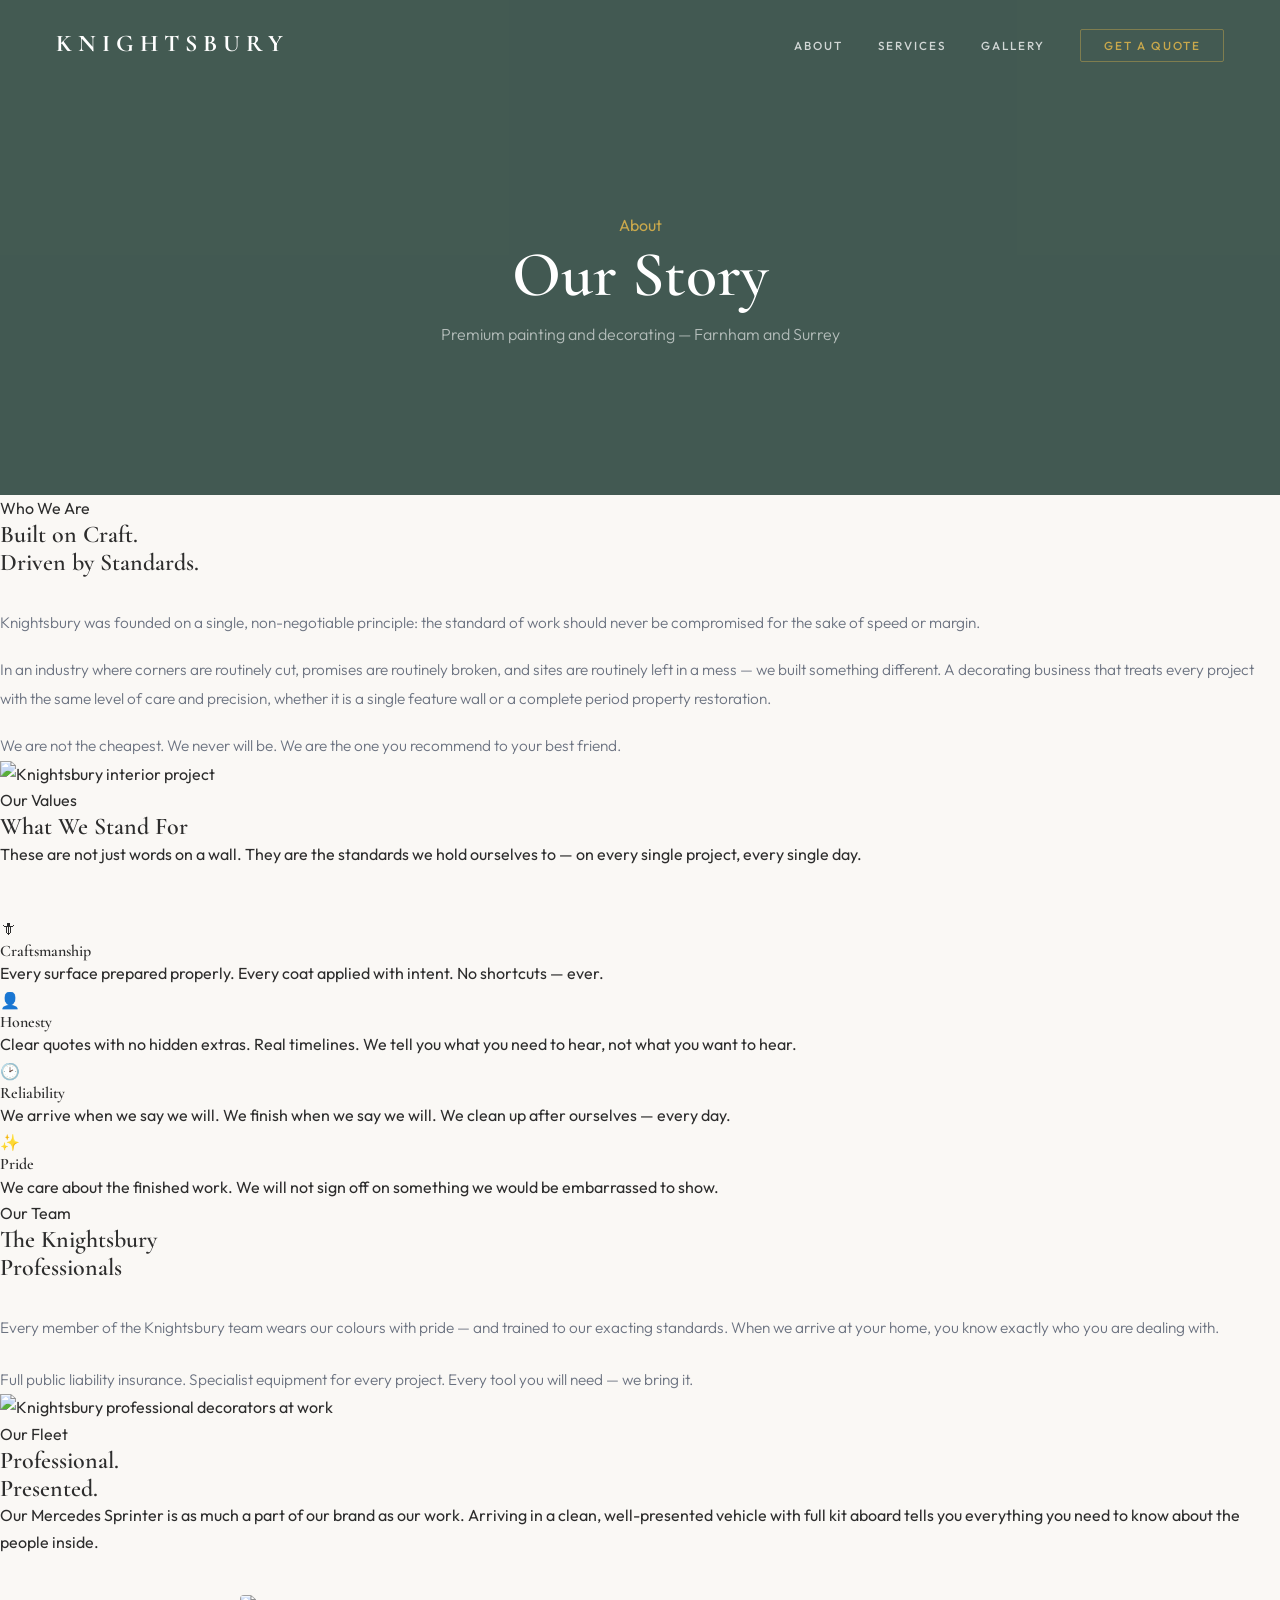
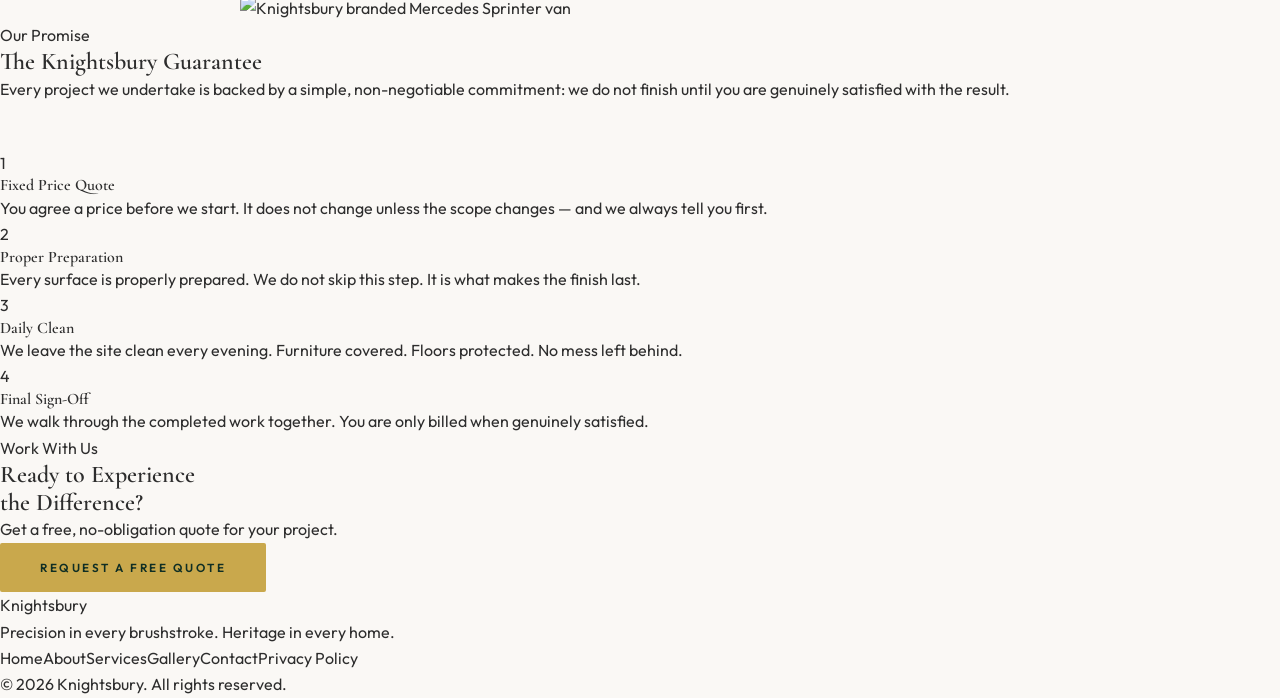
==== commit d081649d: "Site rebuild v6 — all pages fully rewritten, K monogram favicon, green van, contrasting wallpaper/ex" ====
--- a/about.html
+++ b/about.html
@@ -4,16 +4,18 @@
   <meta charset="UTF-8">
   <meta name="viewport" content="width=device-width, initial-scale=1.0">
   <title>About — Knightsbury Premium Painting &amp; Decorating | Farnham &amp; Surrey</title>
-  <meta name="description" content="About Knightsbury — a premium painting and decorating business built on craft, precision, and the principle that quality should never be compromised.">
+  <meta name="description" content="About Knightsbury — a premium painting and decorating business built on craft, precision, and principle.">
   <link rel="icon" type="image/png" href="favicon.png">
   <link rel="stylesheet" href="style.css">
 </head>
 <body>
-
   <div class="mobile-menu">
-    <a href="index.html">Home</a><a href="about.html">About</a><a href="services.html">Services</a><a href="gallery.html">Gallery</a><a href="contact.html" class="mobilecte">Get a Quote</a>
+    <a href="index.html">Home</a>
+    <a href="about.html">About</a>
+    <a href="services.html">Services</a>
+    <a href="gallery.html">Gallery</a>
+    <a href="contact.html" class="mobilecte">Get a Quote</a>
   </div>
-
   <nav id="navbar">
     <a href="index.html" class="logo">Knightsbury</a>
     <ul class="nav-links">
@@ -24,7 +26,6 @@
     </ul>
     <button class="hamburger" aria-label="Menu"><span></span><span></span><span></span></button>
   </nav>
-
   <div class="page-hero">
     <div class="page-hero-bg" style="background-image:url('gallery-5.jpg')"></div>
     <div class="page-hero-overlay"></div>
@@ -34,8 +35,6 @@
       <p>Premium painting and decorating — Farnham and Surrey</p>
     </div>
   </div>
-
-  <!-- STORY -->
   <section class="section">
     <div class="container">
       <div class="about-grid">
@@ -48,13 +47,11 @@
           <p style="font-size:.96rem;color:var(--sl);line-height:1.85;font-weight:300">We are not the cheapest. We never will be. We are the one you recommend to your best friend.</p>
         </div>
         <div class="about-img reveal-r">
-          <img src="gallery-1.jpg" alt="Knightsbury interior project — bedroom">
+          <img src="gallery-1.jpg" alt="Knightsbury interior project">
         </div>
       </div>
     </div>
   </section>
-
-  <!-- VALUES -->
   <section class="section section-alt">
     <div class="container center">
       <div class="se reveal">Our Values</div>
@@ -69,8 +66,33 @@
       </div>
     </div>
   </section>
-
-  <!-- PROMISE -->
+  <section class="section">
+    <div class="container">
+      <div class="about-grid">
+        <div class="about-text reveal">
+          <div class="se">Our Team</div>
+          <h2 class="st" style="text-align:left">The Knightsbury<br>Professionals</h2>
+          <div class="gold-rule" style="margin:0 0 2rem 0"></div>
+          <p style="font-size:.96rem;color:var(--sl);line-height:1.85;font-weight:300;margin-bottom:1.5rem">Every member of the Knightsbury team wears our colours with pride — and trained to our exacting standards. When we arrive at your home, you know exactly who you are dealing with.</p>
+          <p style="font-size:.96rem;color:var(--sl);line-height:1.85;font-weight:300">Full public liability insurance. Specialist equipment for every project. Every tool you will need — we bring it.</p>
+        </div>
+        <div class="about-img reveal-r">
+          <img src="team-work-1.jpg" alt="Knightsbury professional decorators at work">
+        </div>
+      </div>
+    </div>
+  </section>
+  <section class="section section-alt">
+    <div class="container center">
+      <div class="se reveal">Our Fleet</div>
+      <h2 class="st reveal d1">Professional.<br>Presented.</h2>
+      <p class="ss reveal d2">Our Mercedes Sprinter is as much a part of our brand as our work. Arriving in a clean, well-presented vehicle with full kit aboard tells you everything you need to know about the people inside.</p>
+      <div class="gold-rule reveal d3"></div>
+      <div style="border-radius:4px;overflow:hidden;max-width:800px;margin:2.5rem auto 0">
+        <img src="knightsbury-van-1.jpg" alt="Knightsbury branded Mercedes Sprinter van" style="width:100%;display:block">
+      </div>
+    </div>
+  </section>
   <section class="section section-dark">
     <div class="container center">
       <div class="se reveal">Our Promise</div>
@@ -81,19 +103,16 @@
         <div class="step reveal d1"><div class="step-circle">1</div><h4>Fixed Price Quote</h4><p>You agree a price before we start. It does not change unless the scope changes — and we always tell you first.</p></div>
         <div class="step reveal d2"><div class="step-circle">2</div><h4>Proper Preparation</h4><p>Every surface is properly prepared. We do not skip this step. It is what makes the finish last.</p></div>
         <div class="step reveal d3"><div class="step-circle">3</div><h4>Daily Clean</h4><p>We leave the site clean every evening. Furniture covered. Floors protected. No mess left behind.</p></div>
-        <div class="step reveal d4"><div class="step-circle">4</div><h4>Final Sign-Off</h4><p>We walk through the completed work together. You are only billed when you are genuinely satisfied.</p></div>
+        <div class="step reveal d4"><div class="step-circle">4</div><h4>Final Sign-Off</h4><p>We walk through the completed work together. You are only billed when genuinely satisfied.</p></div>
       </div>
     </div>
   </section>
-
-  <!-- CTA -->
   <section class="cta-band">
     <div class="se reveal">Work With Us</div>
     <h2 class="reveal d1">Ready to Experience<br>the Difference?</h2>
     <p class="reveal d2">Get a free, no-obligation quote for your project.</p>
     <a href="contact.html" class="bp reveal d3">Request a Free Quote</a>
   </section>
-
   <footer>
     <div class="fl">Knightsbury</div>
     <div class="ft">Precision in every brushstroke. Heritage in every home.</div>
@@ -103,7 +122,6 @@
     <div class="fr"></div>
     <p>&copy; 2026 Knightsbury. All rights reserved.</p>
   </footer>
-
   <script src="site.js"></script>
 </body>
-</html>
+</html>
--- a/style.css
+++ b/style.css
@@ -241,7 +241,22 @@
 .legal-content h2{font-size:1.4rem;color:var(--f);margin:2.5rem 0 .8rem}
 .legal-content p{font-size:.92rem;color:var(--sl);line-height:1.8;font-weight:300;margin-bottom:1rem}
 
-/* ── RESPONSIVE ──────────────────────── */
+/* ── TRUSTED BRANDS ───────────────── */
+.brands-section{background:var(--st);padding:4rem 2rem;text-align:center}
+.brands-label{font-size:.65rem;color:var(--sl);letter-spacing:3px;text-transform:uppercase;font-weight:600;margin-bottom:2rem}
+.brands-grid{display:flex;flex-wrap:wrap;justify-content:center;align-items:center;gap:2.5rem;max-width:900px;margin:0 auto}
+.brand-item{font-family:'Cormorant Garamond',serif;font-size:1.25rem;font-weight:600;color:var(--sl);letter-spacing:2px;text-transform:uppercase;opacity:.55;transition:opacity .3s;padding:.5rem 1.5rem}
+.brand-item:hover{opacity:1}
+.brands-divider{width:1px;height:28px;background:rgba(27,77,62,.15);display:none}
+
+/* ── TEAM SECTION ─────────────────── */
+.team-grid{display:grid;grid-template-columns:1fr 1fr;gap:2rem;margin-top:3rem}
+.team-card{border-radius:4px;overflow:hidden}
+.team-card img{width:100%;height:320px;object-fit:cover;display:block;transition:transform .7s var(--e)}
+.team-card:hover img{transform:scale(1.04)}
+.team-card-caption{padding:1.2rem 1rem;background:var(--w)}
+.team-card-caption h4{font-size:1rem;color:var(--f);margin-bottom:.2rem;font-family:'Outfit',sans-serif;font-weight:600}
+.team-card-caption p{font-size:.82rem;color:var(--sl);font-weight:300}
 @media(max-width:1024px){
   .about-grid{grid-template-columns:1fr;gap:2.5rem}
   .services-grid{grid-template-columns:1fr 1fr}
@@ -269,6 +284,11 @@
   .services-grid{grid-template-columns:1fr}
   .frow{grid-template-columns:1fr}
 }
+@media(max-width:600px){
+  .team-grid{grid-template-columns:1fr}
+  .brands-grid{gap:1.5rem}
+  .brand-item{font-size:1rem}
+}
 @media(max-width:480px){
   .intro-inner{grid-template-columns:1fr 1fr}
   .why-grid{grid-template-columns:1fr}
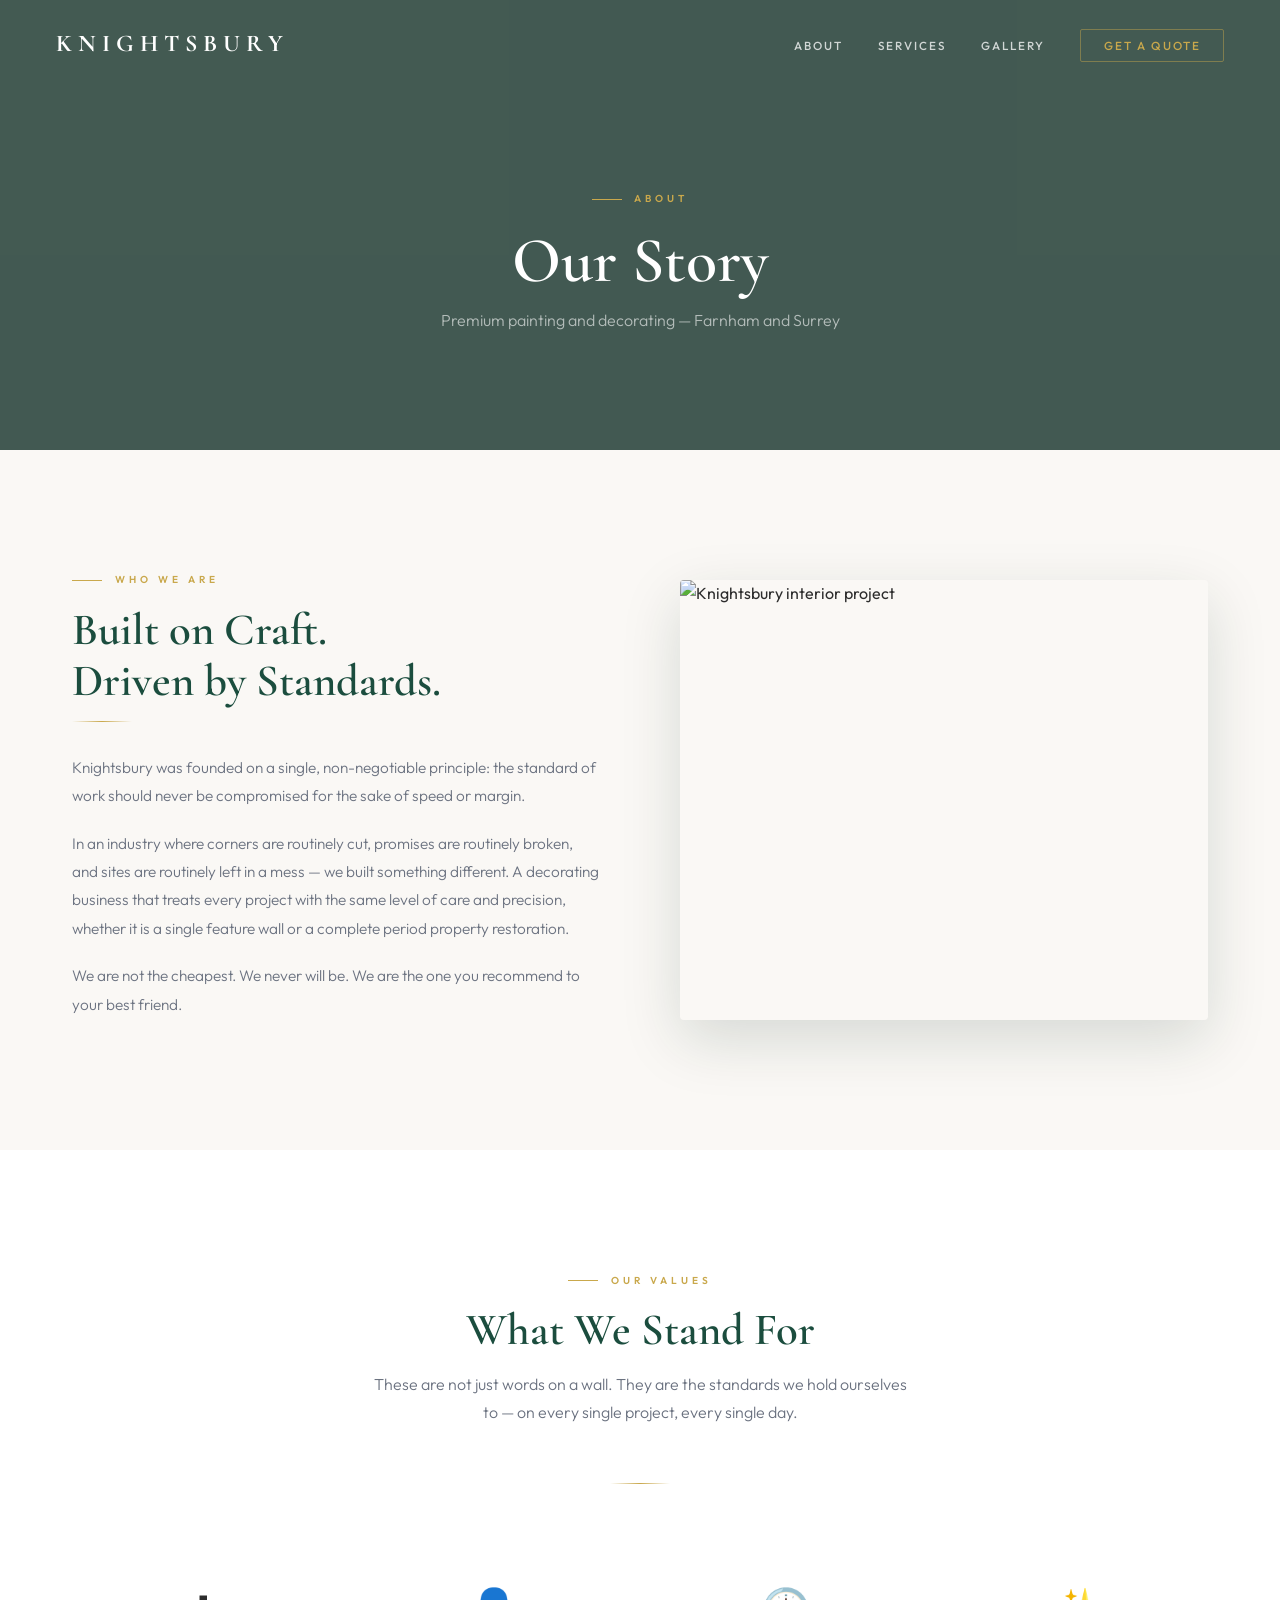
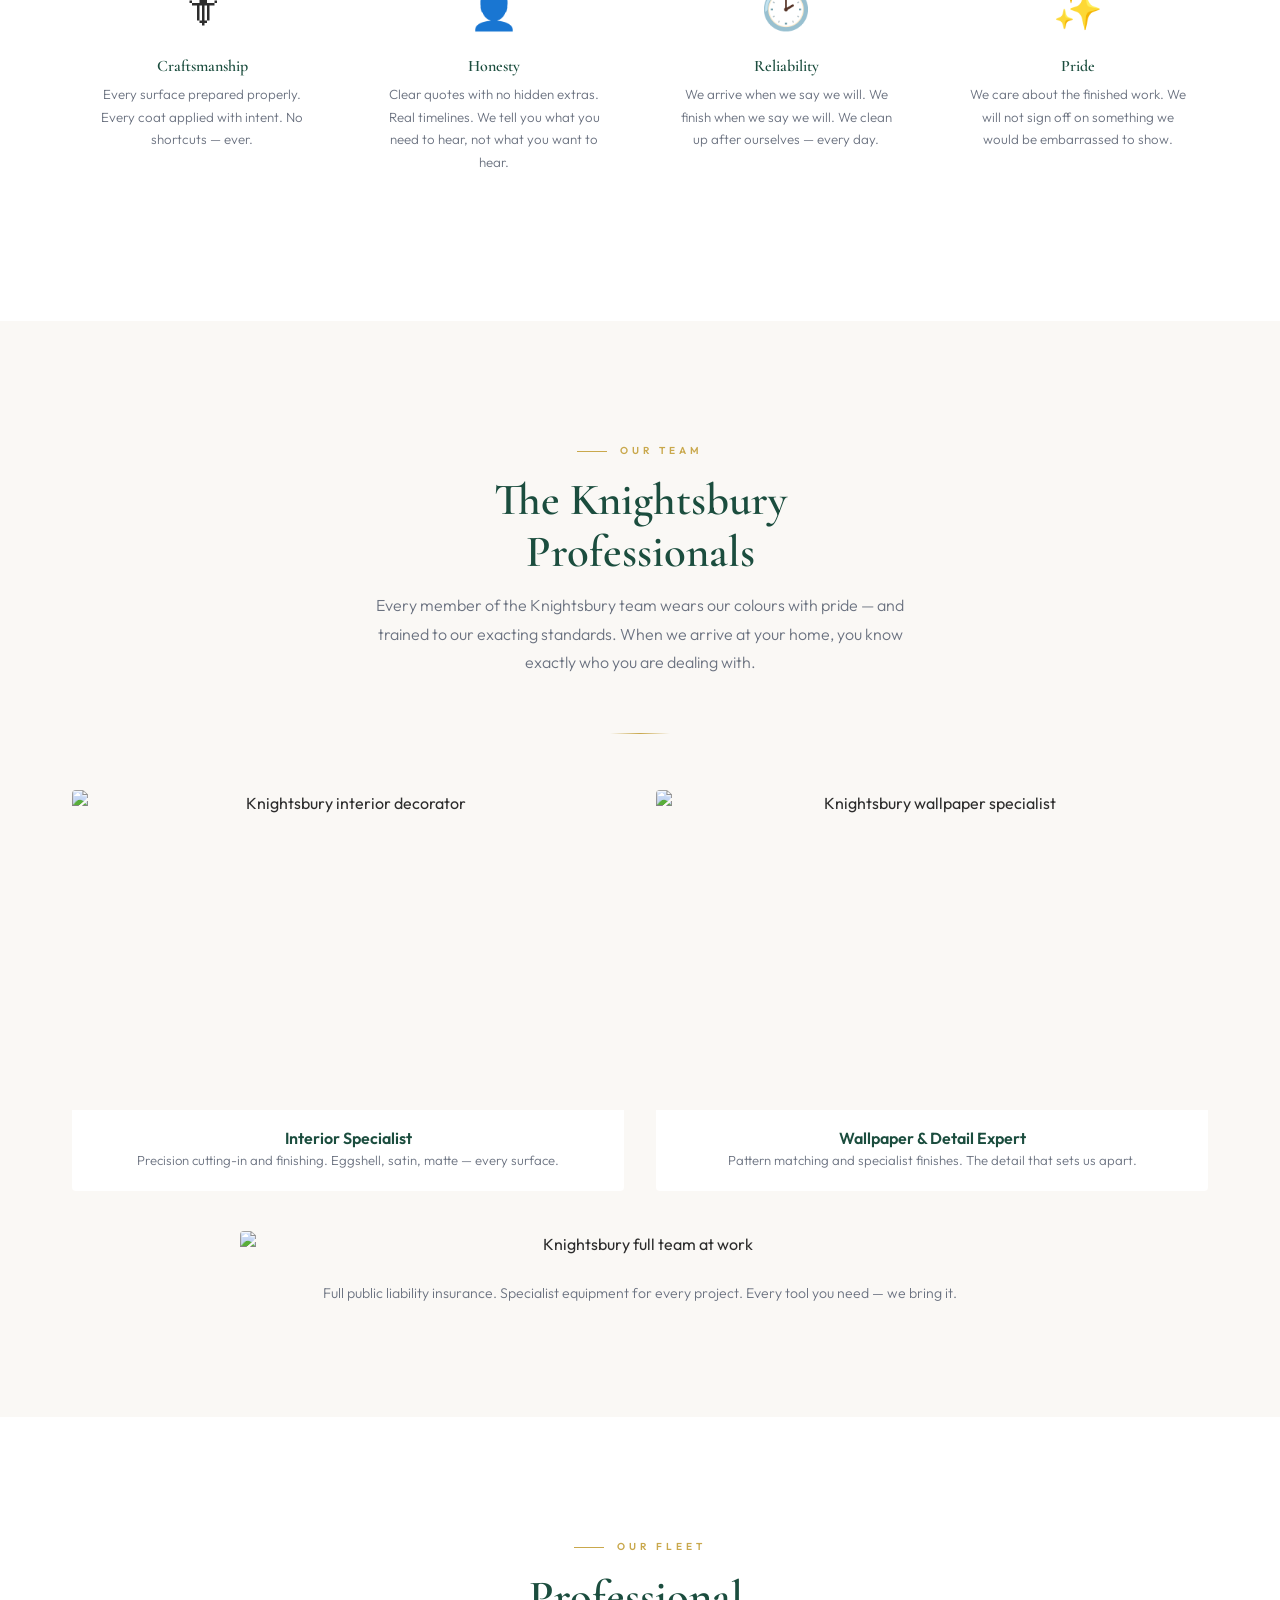
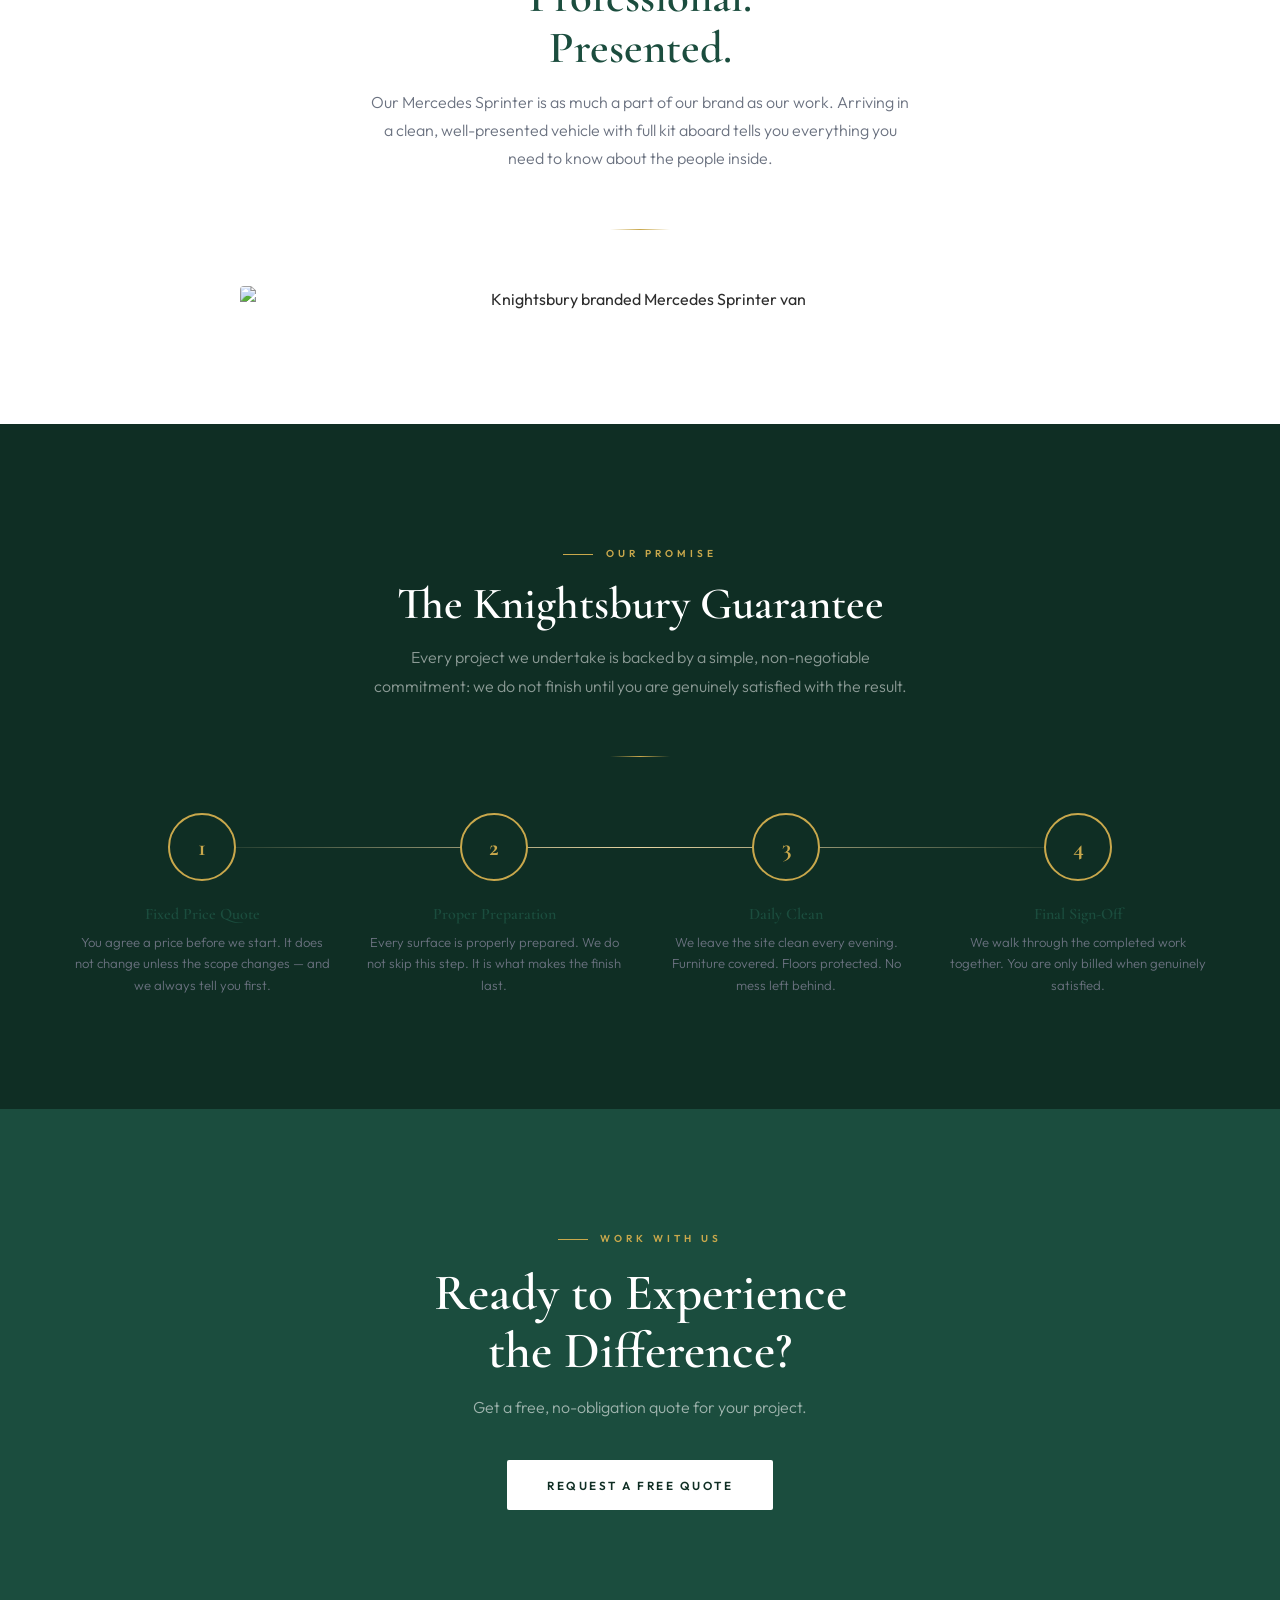
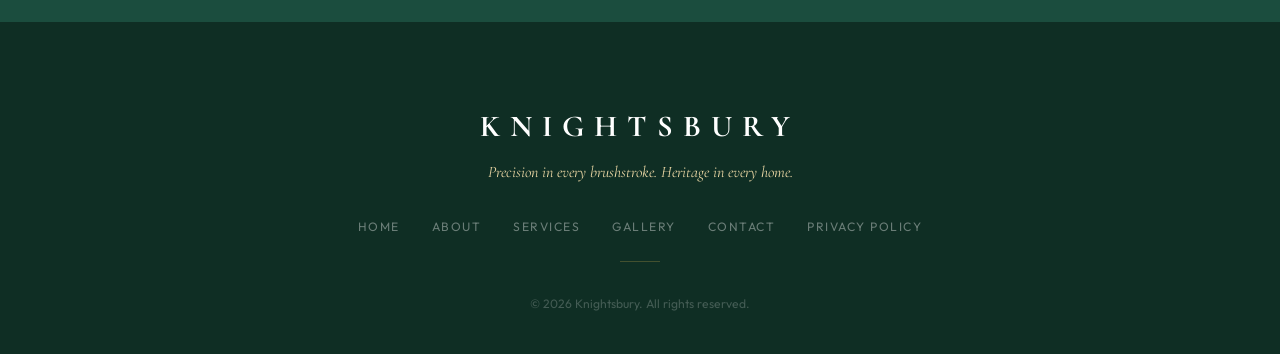
==== commit bb99abbc: "Clean rebuild v7 — single coherent CSS, proper responsive cascade, team cards added, services wallpa" ====
--- a/about.html
+++ b/about.html
@@ -67,19 +67,31 @@
     </div>
   </section>
   <section class="section">
-    <div class="container">
-      <div class="about-grid">
-        <div class="about-text reveal">
-          <div class="se">Our Team</div>
-          <h2 class="st" style="text-align:left">The Knightsbury<br>Professionals</h2>
-          <div class="gold-rule" style="margin:0 0 2rem 0"></div>
-          <p style="font-size:.96rem;color:var(--sl);line-height:1.85;font-weight:300;margin-bottom:1.5rem">Every member of the Knightsbury team wears our colours with pride — and trained to our exacting standards. When we arrive at your home, you know exactly who you are dealing with.</p>
-          <p style="font-size:.96rem;color:var(--sl);line-height:1.85;font-weight:300">Full public liability insurance. Specialist equipment for every project. Every tool you will need — we bring it.</p>
+    <div class="container center">
+      <div class="se reveal">Our Team</div>
+      <h2 class="st reveal d1">The Knightsbury<br>Professionals</h2>
+      <p class="ss reveal d2">Every member of the Knightsbury team wears our colours with pride — and trained to our exacting standards. When we arrive at your home, you know exactly who you are dealing with.</p>
+      <div class="gold-rule reveal d3"></div>
+      <div class="team-grid reveal d4">
+        <div class="team-card">
+          <img src="team-male-1.jpg" alt="Knightsbury interior decorator">
+          <div class="team-card-caption">
+            <h4>Interior Specialist</h4>
+            <p>Precision cutting-in and finishing. Eggshell, satin, matte — every surface.</p>
+          </div>
         </div>
-        <div class="about-img reveal-r">
-          <img src="team-work-1.jpg" alt="Knightsbury professional decorators at work">
+        <div class="team-card">
+          <img src="team-female-1.jpg" alt="Knightsbury wallpaper specialist">
+          <div class="team-card-caption">
+            <h4>Wallpaper &amp; Detail Expert</h4>
+            <p>Pattern matching and specialist finishes. The detail that sets us apart.</p>
+          </div>
         </div>
       </div>
+      <div style="margin-top:2.5rem;border-radius:4px;overflow:hidden;max-width:800px;margin-left:auto;margin-right:auto">
+        <img src="team-work-1.jpg" alt="Knightsbury full team at work" style="width:100%;display:block">
+      </div>
+      <p style="margin-top:1.5rem;font-size:.88rem;color:var(--sl);font-weight:300">Full public liability insurance. Specialist equipment for every project. Every tool you need — we bring it.</p>
     </div>
   </section>
   <section class="section section-alt">
--- a/style.css
+++ b/style.css
@@ -1,6 +1,6 @@
 /* ═══════════════════════════════════════════════════
-   KNIGHTSBURY — FULL SITE STYLESHEET v4
-   Harrods Luxury Corporate · All-Nano-Banana-Pro Imagery
+   KNIGHTSBURY — STYLESHEET v5 (CLEAN REBUILD)
+   Deep Forest Green + Warm Gold · Mobile-First
 ═══════════════════════════════════════════════════ */
 
 @import url('https://fonts.googleapis.com/css2?family=Cormorant+Garamond:ital,wght@0,400;0,600;0,700;1,400&family=Outfit:wght@300;400;500;600&display=swap');
@@ -11,19 +11,26 @@
   --iv:#FAF8F5; --st:#F0EDE8; --c:#2D2D2D; --sl:#6B7280; --w:#FFFFFF;
   --e:cubic-bezier(0.22,1,0.36,1);
   --sp:cubic-bezier(0.34,1.56,0.64,1);
-  --max:1200px; --pad:7rem 2rem; --pad-sm:5rem 1.5rem;
+  --max:1200px;
 }
 
 /* ── RESET ─────────────────────────────────── */
 *,*::before,*::after{margin:0;padding:0;box-sizing:border-box}
-html{scroll-behavior:smooth}
+html{overflow-x:hidden} /* critical: prevent horizontal scroll */
 body{font-family:'Outfit',system-ui,sans-serif;color:var(--c);background:var(--iv);line-height:1.65;overflow-x:hidden}
 h1,h2,h3,h4{font-family:'Cormorant Garamond',Georgia,serif;line-height:1.15;font-weight:600}
-img{display:block;max-width:100%}a{text-decoration:none;color:inherit}
+img{max-width:100%;height:auto;display:block}
+a{text-decoration:none;color:inherit}
 ul{list-style:none}
 ::-webkit-scrollbar{width:5px}::-webkit-scrollbar-track{background:var(--d)}::-webkit-scrollbar-thumb{background:var(--g);border-radius:3px}
 
-/* ── NAV — DESKTOP ─────────────────────────── */
+/* ── LAYOUT ─────────────────────────────────── */
+.container{max-width:var(--max);margin:0 auto;padding:0 2rem}
+.section{padding:7rem 2rem}
+.section-alt{background:var(--w)}
+.section-dark{background:var(--d)}
+
+/* ── NAV ───────────────────────────────────── */
 nav{
   position:fixed;top:0;left:0;right:0;z-index:300;
   display:flex;justify-content:space-between;align-items:center;
@@ -32,30 +39,21 @@
   transition:background .45s var(--e),padding .4s,box-shadow .4s;
 }
 nav.scrolled{background:rgba(15,46,36,.97);padding:.85rem 3.5rem;box-shadow:0 4px 40px rgba(0,0,0,.28);backdrop-filter:blur(14px)}
-.logo{font-family:'Cormorant Garamond',serif;font-weight:700;font-size:1.5rem;color:var(--w);letter-spacing:6px;text-transform:uppercase;text-decoration:none}
-.nav-links{display:flex;gap:2.2rem;list-style:none;align-items:center}
+.logo{font-family:'Cormorant Garamond',serif;font-weight:700;font-size:1.5rem;color:var(--w);letter-spacing:6px;text-transform:uppercase}
+.nav-links{display:flex;gap:2.2rem;align-items:center}
 .nav-links a{color:rgba(255,255,255,.76);font-size:.73rem;font-weight:500;letter-spacing:2px;text-transform:uppercase;transition:color .25s;position:relative;padding-bottom:3px}
 .nav-links a::after{content:'';position:absolute;bottom:0;left:0;width:0;height:1px;background:var(--g);transition:width .35s var(--e)}
 .nav-links a:hover{color:var(--w)}.nav-links a:hover::after{width:100%}
-.nc{border:1px solid rgba(201,168,76,.45)!important;padding:.5rem 1.4rem!important;border-radius:2px;color:var(--g)!important;letter-spacing:2px!important;transition:background .3s,color .3s!important}
+.nc{border:1px solid rgba(201,168,76,.45)!important;padding:.5rem 1.4rem!important;border-radius:2px;color:var(--g)!important;letter-spacing:2px!important}
 .nc::after{display:none!important}.nc:hover{background:var(--g)!important;color:var(--d)!important}
 
-/* ── MOBILE HAMBURGER MENU ─────────────────── */
-.hamburger{
-  display:none;flex-direction:column;justify-content:center;gap:6px;
-  width:36px;height:36px;cursor:pointer;z-index:400;background:none;border:none;
-}
+/* ── HAMBURGER ─────────────────────────────── */
+.hamburger{display:none;flex-direction:column;justify-content:center;gap:6px;width:36px;height:36px;cursor:pointer;z-index:400;background:none;border:none}
 .hamburger span{display:block;width:26px;height:1.5px;background:var(--w);border-radius:2px;transition:all .35s var(--e);transform-origin:center}
-.hamburger.active span:nth-child(1){transform:translateY(7.5px) rotate(45deg);background:var(--w)}
+.hamburger.active span:nth-child(1){transform:translateY(7.5px) rotate(45deg)}
 .hamburger.active span:nth-child(2){opacity:0;transform:scaleX(0)}
-.hamburger.active span:nth-child(3){transform:translateY(-7.5px) rotate(-45deg);background:var(--w)}
-
-.mobile-menu{
-  position:fixed;inset:0;z-index:350;
-  background:rgba(15,46,36,.98);backdrop-filter:blur(20px);
-  display:flex;flex-direction:column;align-items:center;justify-content:center;gap:2rem;
-  opacity:0;pointer-events:none;transition:opacity .4s var(--e);
-}
+.hamburger.active span:nth-child(3){transform:translateY(-7.5px) rotate(-45deg)}
+.mobile-menu{position:fixed;inset:0;z-index:350;background:rgba(15,46,36,.98);backdrop-filter:blur(20px);display:flex;flex-direction:column;align-items:center;justify-content:center;gap:2rem;opacity:0;pointer-events:none;transition:opacity .4s var(--e)}
 .mobile-menu.open{opacity:1;pointer-events:all}
 .mobile-menu a{color:var(--w);font-family:'Cormorant Garamond',serif;font-size:2rem;font-weight:600;letter-spacing:3px;text-transform:uppercase;transition:color .25s}
 .mobile-menu a:hover{color:var(--g)}
@@ -63,7 +61,7 @@
 
 /* ── HERO ─────────────────────────────────── */
 .hero{position:relative;min-height:100vh;display:flex;align-items:center;justify-content:center;overflow:hidden}
-.hero-bg{position:absolute;inset:0;background-size:cover;background-position:center;transform:scale(1.05);transition:transform 8s var(--e)}
+.hero-bg{position:absolute;inset:0;background-size:cover;background-position:center;background-image:url('hero-interior.jpg');transform:scale(1.05);transition:transform 8s var(--e)}
 .hero-bg.loaded{transform:scale(1)}
 .hero-overlay{position:absolute;inset:0;background:linear-gradient(160deg,rgba(15,46,36,.88) 0%,rgba(15,46,36,.66) 50%,rgba(15,46,36,.85) 100%)}
 .hero-content{position:relative;z-index:2;text-align:center;padding:9rem 2rem 5rem;max-width:860px}
@@ -75,16 +73,16 @@
 .hero-sub{font-size:1rem;color:rgba(255,255,255,.63);max-width:480px;margin:0 auto 2.5rem;font-weight:300;line-height:1.8;opacity:0;transform:translateY(20px);animation:fu 1s var(--e) .9s forwards}
 .hero-actions{display:flex;gap:1rem;justify-content:center;flex-wrap:wrap;opacity:0;transform:translateY(20px);animation:fu 1s var(--e) 1.1s forwards}
 
-/* ── BUTTONS ──────────────────────────────── */
+/* ── BUTTONS ─────────────────────────────── */
 .bp{background:var(--g);color:var(--d);padding:.95rem 2.5rem;border-radius:2px;text-decoration:none;font-weight:600;font-size:.73rem;letter-spacing:2.5px;text-transform:uppercase;transition:transform .35s var(--sp),box-shadow .35s;display:inline-block}
 .bp:hover{transform:translateY(-3px);box-shadow:0 14px 40px rgba(201,168,76,.35)}
 .bg{border:1.5px solid rgba(255,255,255,.22);color:var(--w);padding:.95rem 2.5rem;border-radius:2px;text-decoration:none;font-weight:500;font-size:.73rem;letter-spacing:2.5px;text-transform:uppercase;transition:border-color .3s,transform .35s var(--sp)}
 .bg:hover{border-color:var(--g);transform:translateY(-3px)}
-.bo{border:1.5px solid rgba(27,77,62,.3);color:var(--f);padding:.95rem 2.5rem;border-radius:2px;text-decoration:none;font-weight:500;font-size:.73rem;letter-spacing:2.5px;text-transform:uppercase;transition:all .3s}
+.bo{border:1.5px solid rgba(27,77,62,.3);color:var(--f);padding:.95rem 2.5rem;border-radius:2px;text-decoration:none;font-weight:500;font-size:.73rem;letter-spacing:2.5px;text-transform:uppercase;transition:all .3s;display:inline-block}
 .bo:hover{border-color:var(--f);background:var(--f);color:var(--w);transform:translateY(-2px)}
 
 /* ── PAGE HERO ─────────────────────────────── */
-.page-hero{position:relative;min-height:55vh;display:flex;align-items:center;justify-content:center;overflow:hidden}
+.page-hero{position:relative;min-height:50vh;display:flex;align-items:center;justify-content:center;overflow:hidden}
 .page-hero-bg{position:absolute;inset:0;background-size:cover;background-position:center}
 .page-hero-overlay{position:absolute;inset:0;background:rgba(15,46,36,.78)}
 .page-hero-content{position:relative;z-index:2;text-align:center;padding:8rem 2rem 4rem}
@@ -97,9 +95,7 @@
 .intro-stat .num{font-family:'Cormorant Garamond',serif;font-size:3.2rem;font-weight:700;color:var(--g);line-height:1;margin-bottom:.4rem}
 .intro-stat .label{font-size:.66rem;color:rgba(255,255,255,.42);letter-spacing:2.5px;text-transform:uppercase;font-weight:500}
 
-/* ── SECTION COMMONS ─────────────────────── */
-.section{padding:var(--pad}.section-alt{background:var(--w)}.section-dark{background:var(--d)}.section-stone{background:var(--st)}
-.container{max-width:var(--max);margin:0 auto}
+/* ── TYPOGRAPHY HELPERS ───────────────────── */
 .se{display:inline-flex;align-items:center;gap:.8rem;color:var(--g);font-size:.63rem;font-weight:600;letter-spacing:4px;text-transform:uppercase;margin-bottom:1rem}
 .se::before{content:'';width:30px;height:1px;background:var(--g)}
 .st{font-size:clamp(2rem,3.5vw,3rem);font-weight:600;color:var(--f);margin-bottom:.8rem}
@@ -107,8 +103,9 @@
 .ss{font-size:1rem;color:var(--sl);max-width:540px;margin:0 auto 3.5rem;line-height:1.78;font-weight:300}
 .sd-ss{color:rgba(255,255,255,.52)}
 .center{text-align:center}
-
-/* ── ANIMATIONS ──────────────────────────── */
+.gold-rule{width:60px;height:1px;background:linear-gradient(to right,transparent,var(--g),transparent);margin:0 auto 3.5rem}
+
+/* ── ANIMATIONS ─────────────────────────── */
 @keyframes fu{to{opacity:1;transform:translateY(0)}}
 .reveal{opacity:0;transform:translateY(40px);transition:opacity .85s var(--e),transform .85s var(--e)}
 .reveal.visible{opacity:1;transform:translateY(0)}
@@ -116,26 +113,27 @@
 .reveal-l.visible{opacity:1;transform:translateX(0)}
 .reveal-r{opacity:0;transform:translateX(40px);transition:opacity .9s var(--e),transform .9s var(--e)}
 .reveal-r.visible{opacity:1;transform:translateX(0)}
-.d1{transition-delay:.1s}.d2{transition-delay:.2s}.d3{transition-delay:.3s}.d4{transition-delay:.4s}.d5{transition-delay:.5s}
-.gold-rule{width:0;height:1px;background:linear-gradient(to right,transparent,var(--g),transparent);margin:0 auto 3.5rem;transition:width 1.4s var(--e)}
-.gold-rule.visible{width:60px}
-
-/* ── ABOUT ──────────────────────────────── */
+.d1{transition-delay:.1s}.d2{transition-delay:.2s}.d3{transition-delay:.3s}.d4{transition-delay:.4s}
+
+/* ── ABOUT ─────────────────────────────── */
 .about-grid{display:grid;grid-template-columns:1fr 1fr;gap:5rem;align-items:center}
 .about-img{border-radius:4px;overflow:hidden;box-shadow:0 20px 60px rgba(15,46,36,.15)}
-.about-img img{width:100%;height:440px;object-fit:cover;display:block}
-.about-values{display:grid;grid-template-columns:1fr 1fr;gap:1.5rem;margin-top:2.5rem}
-.value-item{display:flex;gap:.8rem;align-items:flex-start}
-.value-icon{font-size:1.3rem;flex-shrink:0;margin-top:2px}
-.value-item h4{font-size:.9rem;color:var(--f);margin-bottom:.2rem;font-family:'Outfit',sans-serif;font-weight:600}
-.value-item p{font-size:.82rem;color:var(--sl);font-weight:300}
-
-/* ── SERVICES GRID ────────────────────────── */
+.about-img img{width:100%;height:440px;object-fit:cover}
+.about-text p{font-size:.96rem;color:var(--sl);line-height:1.85;font-weight:300;margin-bottom:1.2rem}
+
+/* ── TRUSTED BRANDS ────────────────────── */
+.brands-section{background:var(--st);padding:4rem 2rem;text-align:center}
+.brands-label{font-size:.65rem;color:var(--sl);letter-spacing:3px;text-transform:uppercase;font-weight:600;margin-bottom:2rem}
+.brands-grid{display:flex;flex-wrap:wrap;justify-content:center;gap:2.5rem;max-width:900px;margin:0 auto}
+.brand-item{font-family:'Cormorant Garamond',serif;font-size:1.25rem;font-weight:600;color:var(--sl);letter-spacing:2px;text-transform:uppercase;opacity:.55;transition:opacity .3s;padding:.5rem 1.5rem}
+.brand-item:hover{opacity:1}
+
+/* ── SERVICES GRID ──────────────────────── */
 .services-grid{display:grid;grid-template-columns:repeat(3,1fr);gap:1.5rem}
 .service-card{background:var(--iv);border-radius:4px;overflow:hidden;transition:transform .5s var(--sp),box-shadow .5s;border:1px solid rgba(27,77,62,.07)}
 .service-card:hover{transform:translateY(-10px);box-shadow:0 28px 70px rgba(15,46,36,.12)}
 .si{height:240px;overflow:hidden}
-.si img{width:100%;height:100%;object-fit:cover;transition:transform .8s var(--e)}
+.si img{width:100%;height:240px;object-fit:cover;transition:transform .8s var(--e)}
 .service-card:hover .si img{transform:scale(1.07)}
 .sb{padding:1.6rem 1.4rem}
 .sb h3{font-size:1.15rem;color:var(--f);margin-bottom:.4rem}
@@ -144,9 +142,8 @@
 /* ── SERVICE DETAIL ─────────────────────── */
 .service-detail{display:grid;grid-template-columns:1fr 1fr;gap:4rem;align-items:center;padding:4rem 0;border-bottom:1px solid rgba(27,77,62,.08)}
 .service-detail:last-child{border-bottom:none}
-.service-detail:nth-child(even) .sd-img{order:2}
 .sd-img{border-radius:4px;overflow:hidden;box-shadow:0 16px 48px rgba(15,46,36,.12)}
-.sd-img img{width:100%;height:340px;object-fit:cover;display:block}
+.sd-img img{width:100%;height:340px;object-fit:cover}
 .sd-text h3{font-size:1.7rem;color:var(--f);margin-bottom:1rem}
 .sd-text p{font-size:.95rem;color:var(--sl);line-height:1.8;font-weight:300;margin-bottom:1.2rem}
 .sd-text li{font-size:.88rem;color:var(--sl);padding:.28rem 0;padding-left:1.2rem;position:relative;font-weight:300}
@@ -154,16 +151,16 @@
 
 /* ── GALLERY ────────────────────────────── */
 .gallery-grid{display:grid;grid-template-columns:repeat(3,1fr);gap:1rem}
-.gallery-item{border-radius:4px;overflow:hidden;position:relative;cursor:pointer;aspect-ratio:4/3}
+.gallery-item{border-radius:4px;overflow:hidden;position:relative;cursor:pointer;height:260px}
 .gallery-item img{width:100%;height:100%;object-fit:cover;transition:transform .7s var(--e)}
 .gallery-item:hover img{transform:scale(1.06)}
 .gallery-overlay{position:absolute;inset:0;background:linear-gradient(to top,rgba(15,46,36,.68) 0%,transparent 55%);opacity:0;transition:opacity .4s;display:flex;align-items:flex-end;padding:1.5rem}
 .gallery-item:hover .gallery-overlay{opacity:1}
 .gallery-label{color:var(--w);font-size:.7rem;font-weight:600;letter-spacing:2px;text-transform:uppercase}
 
-/* ── AREAS ──────────────────────────────── */
+/* ── AREAS ─────────────────────────────── */
 .areas-grid{display:grid;grid-template-columns:1fr 1fr;gap:4rem;align-items:center}
-.areas-photo{position:relative;border-radius:4px;overflow:hidden;min-height:460px}
+.areas-photo{position:relative;border-radius:4px;overflow:hidden;height:460px}
 .areas-photo img{width:100%;height:100%;object-fit:cover;transition:transform .9s var(--e)}
 .areas-photo:hover img{transform:scale(1.04)}
 .areas-overlay{position:absolute;inset:0;background:linear-gradient(130deg,rgba(15,46,36,.78),rgba(15,46,36,.2))}
@@ -174,7 +171,7 @@
 .atag{background:rgba(201,168,76,.12);border:1px solid rgba(201,168,76,.28);border-radius:50px;padding:.32rem .9rem;font-size:.76rem;color:var(--gp);font-weight:500;transition:background .3s,border-color .3s}
 .atag:hover{background:rgba(201,168,76,.22);border-color:var(--g)}
 
-/* ── PROCESS ────────────────────────────── */
+/* ── PROCESS ───────────────────────────── */
 .process-steps{display:grid;grid-template-columns:repeat(4,1fr);position:relative;gap:2rem}
 .process-steps::before{content:'';position:absolute;top:34px;left:10%;right:10%;height:1px;background:linear-gradient(to right,transparent,var(--gp),transparent)}
 .step{text-align:center}
@@ -199,12 +196,11 @@
 .why-item h4{font-size:1rem;color:var(--f);margin-bottom:.5rem}
 .why-item p{font-size:.83rem;color:var(--sl);font-weight:300;line-height:1.7}
 
-/* ── CTA BAND ──────────────────────────── */
+/* ── CTA BAND ─────────────────────────── */
 .cta-band{background:var(--f);padding:7rem 2rem;text-align:center;position:relative;overflow:hidden}
-.cta-band::before{content:'';position:absolute;inset:0;background-size:cover;background-position:center;opacity:.08}
-.cta-band h2{font-size:clamp(2rem,4vw,3.2rem);color:var(--w);margin-bottom:.8rem;position:relative}
-.cta-band p{color:rgba(255,255,255,.58);margin-bottom:2.5rem;font-weight:300;position:relative}
-.cta-band .bp{background:var(--w);color:var(--d);position:relative}
+.cta-band h2{font-size:clamp(2rem,4vw,3.2rem);color:var(--w);margin-bottom:.8rem}
+.cta-band p{color:rgba(255,255,255,.58);margin-bottom:2.5rem;font-weight:300}
+.cta-band .bp{background:var(--w);color:var(--d)}
 .cta-band .bp:hover{background:var(--g)}
 
 /* ── CONTACT ───────────────────────────── */
@@ -226,6 +222,15 @@
 .sb2{width:100%;background:var(--f);color:var(--w);border:none;padding:1.05rem;border-radius:3px;font-size:.76rem;font-weight:600;letter-spacing:2px;text-transform:uppercase;cursor:pointer;font-family:'Outfit',sans-serif;transition:background .3s,transform .35s var(--sp)}
 .sb2:hover{background:var(--d);transform:translateY(-2px)}
 
+/* ── TEAM ──────────────────────────────── */
+.team-grid{display:grid;grid-template-columns:1fr 1fr;gap:2rem;margin-top:3rem}
+.team-card{border-radius:4px;overflow:hidden}
+.team-card img{width:100%;height:320px;object-fit:cover;transition:transform .7s var(--e)}
+.team-card:hover img{transform:scale(1.04)}
+.team-card-caption{padding:1.2rem 1rem;background:var(--w)}
+.team-card-caption h4{font-size:1rem;color:var(--f);margin-bottom:.2rem;font-family:'Outfit',sans-serif;font-weight:600}
+.team-card-caption p{font-size:.82rem;color:var(--sl);font-weight:300}
+
 /* ── FOOTER ───────────────────────────── */
 footer{background:var(--d);padding:5rem 2rem 2.5rem;text-align:center}
 .fl{font-family:'Cormorant Garamond',serif;font-size:1.9rem;font-weight:700;color:var(--w);letter-spacing:10px;text-transform:uppercase;margin-bottom:.4rem}
@@ -236,61 +241,154 @@
 .fr{width:40px;height:1px;background:rgba(201,168,76,.28);margin:0 auto 2rem}
 footer p{font-size:.76rem;color:rgba(255,255,255,.22);margin-top:.4rem}
 
-/* ── PRIVACY ───────────────────────────── */
+/* ── LEGAL ─────────────────────────────── */
 .legal-content{max-width:720px;margin:0 auto;padding:5rem 2rem}
 .legal-content h2{font-size:1.4rem;color:var(--f);margin:2.5rem 0 .8rem}
 .legal-content p{font-size:.92rem;color:var(--sl);line-height:1.8;font-weight:300;margin-bottom:1rem}
 
-/* ── TRUSTED BRANDS ───────────────── */
-.brands-section{background:var(--st);padding:4rem 2rem;text-align:center}
-.brands-label{font-size:.65rem;color:var(--sl);letter-spacing:3px;text-transform:uppercase;font-weight:600;margin-bottom:2rem}
-.brands-grid{display:flex;flex-wrap:wrap;justify-content:center;align-items:center;gap:2.5rem;max-width:900px;margin:0 auto}
-.brand-item{font-family:'Cormorant Garamond',serif;font-size:1.25rem;font-weight:600;color:var(--sl);letter-spacing:2px;text-transform:uppercase;opacity:.55;transition:opacity .3s;padding:.5rem 1.5rem}
-.brand-item:hover{opacity:1}
-.brands-divider{width:1px;height:28px;background:rgba(27,77,62,.15);display:none}
-
-/* ── TEAM SECTION ─────────────────── */
-.team-grid{display:grid;grid-template-columns:1fr 1fr;gap:2rem;margin-top:3rem}
-.team-card{border-radius:4px;overflow:hidden}
-.team-card img{width:100%;height:320px;object-fit:cover;display:block;transition:transform .7s var(--e)}
-.team-card:hover img{transform:scale(1.04)}
-.team-card-caption{padding:1.2rem 1rem;background:var(--w)}
-.team-card-caption h4{font-size:1rem;color:var(--f);margin-bottom:.2rem;font-family:'Outfit',sans-serif;font-weight:600}
-.team-card-caption p{font-size:.82rem;color:var(--sl);font-weight:300}
+/* ═══════════════════════════════════════════════════
+   RESPONSIVE — TABLET (max-width: 1024px)
+══════════════════════════════════════════════════ */
 @media(max-width:1024px){
   .about-grid{grid-template-columns:1fr;gap:2.5rem}
+  .about-img img{height:320px}
+  .about-img{order:2}
+  .about-text{order:1}
   .services-grid{grid-template-columns:1fr 1fr}
   .service-detail{grid-template-columns:1fr;gap:2rem}
   .service-detail:nth-child(even) .sd-img{order:0}
+  .sd-img img{height:280px}
   .gallery-grid{grid-template-columns:1fr 1fr}
+  .gallery-item{height:220px}
   .areas-grid{grid-template-columns:1fr;gap:2.5rem}
+  .areas-photo{height:360px}
   .process-steps{grid-template-columns:1fr 1fr;gap:2rem}
   .process-steps::before{display:none}
   .why-grid{grid-template-columns:1fr 1fr}
   .contact-grid{grid-template-columns:1fr;gap:3rem}
   .intro-inner{grid-template-columns:1fr 1fr;gap:1.5rem}
 }
+
+/* ═══════════════════════════════════════════════════
+   RESPONSIVE — MOBILE (max-width: 768px)
+══════════════════════════════════════════════════ */
 @media(max-width:768px){
-  nav{padding:1.2rem 1.5rem}
-  .nav-links{display:none}
-  .hamburger{display:flex}
+  nav{padding:1.2rem 1.5rem!important}
+  .nav-links{display:none!important}
+  .hamburger{display:flex!important}
+  .hero{min-height:100svh}
   .hero-content{padding:8rem 1.5rem 4rem}
-  .section{padding:var(--pad-sm)}
-  .about-values{grid-template-columns:1fr}
-  .sd-text li::before{display:none}.sd-text li{padding-left:0}
+  .section{padding:5rem 1.5rem}
+  .container{padding:0 1.5rem}
+
+  /* Intro strip */
+  .intro-strip{padding:2.5rem 1.5rem}
+  .intro-inner{grid-template-columns:1fr 1fr!important;gap:1.5rem 1rem!important}
+  .intro-stat .num{font-size:2.4rem}
+  .intro-stat .label{font-size:.6rem;letter-spacing:1.5px}
+
+  /* Brands */
+  .brands-section{padding:3rem 1.5rem}
+  .brands-grid{justify-content:center;gap:1.2rem 2rem}
+  .brand-item{font-size:1.1rem;padding:.4rem 1rem}
+
+  /* About */
+  .about-grid{gap:2rem}
+  .about-img img{height:260px}
+
+  /* Services grid */
+  .services-grid{grid-template-columns:1fr;gap:1.2rem}
+  .si{height:220px}
+  .si img{height:220px}
+
+  /* Service detail */
+  .service-detail{gap:1.5rem;padding:2.5rem 0}
+  .sd-img img{height:240px}
+
+  /* Gallery */
+  .gallery-grid{grid-template-columns:1fr 1fr;gap:.75rem}
+  .gallery-item{height:180px}
+
+  /* Areas */
+  .areas-photo{height:320px}
+  .areas-content{padding:1.5rem}
+  .areas-content h2{font-size:1.4rem}
+  .areas-list{gap:.35rem}
+
+  /* Process */
+  .process-steps{grid-template-columns:1fr 1fr;gap:1.5rem}
+  .step-circle{width:56px;height:56px;font-size:1.3rem}
+  .step h4{font-size:.95rem}
+  .step p{font-size:.78rem}
+
+  /* Why us */
+  .why-grid{grid-template-columns:1fr 1fr;gap:1.2rem}
+  .why-item{padding:1.5rem .8rem}
+
+  /* Team */
+  .team-grid{grid-template-columns:1fr}
+  .team-card img{height:260px}
+
+  /* CTA */
+  .cta-band{padding:5rem 1.5rem}
+  .cta-band h2{font-size:1.8rem}
+
+  /* Contact */
+  .contact-grid{gap:2.5rem}
+  .contact-card{padding:2rem 1.5rem}
+  .frow{grid-template-columns:1fr}
+
+  /* Footer */
+  footer{padding:3.5rem 1.5rem 2rem}
+  .fl{letter-spacing:6px;font-size:1.5rem}
+}
+
+/* ═══════════════════════════════════════════════════
+   RESPONSIVE — SMALL PHONE (max-width: 480px)
+══════════════════════════════════════════════════ */
+@media(max-width:480px){
+  .hero-content{padding:7rem 1.2rem 3.5rem}
+  .hero h1{font-size:2.4rem}
+  .hero-sub{font-size:.9rem}
+  .hero-actions{flex-direction:column;align-items:center;gap:.8rem}
+  .hero-actions a{width:100%;max-width:280px;text-align:center}
+  .section{padding:4rem 1.2rem}
+  .container{padding:0 1.2rem}
+  .st{font-size:1.7rem}
+
+  /* Intro */
+  .intro-strip{padding:2rem 1.2rem}
+  .intro-inner{grid-template-columns:1fr 1fr!important;gap:1.2rem .8rem!important}
+  .intro-stat .num{font-size:2rem}
+  .intro-stat .label{font-size:.56rem;letter-spacing:1px}
+
+  /* Brands */
+  .brands-section{padding:2.5rem 1.2rem}
+  .brands-grid{gap:1rem 1.5rem}
+  .brand-item{font-size:1rem}
+
+  /* About */
+  .about-img img{height:220px}
+
+  /* Gallery — single column on very small phones */
   .gallery-grid{grid-template-columns:1fr}
-  .process-steps{grid-template-columns:1fr 1fr}
-  .why-grid{grid-template-columns:1fr 1fr}
-  .services-grid{grid-template-columns:1fr}
-  .frow{grid-template-columns:1fr}
-}
-@media(max-width:600px){
-  .team-grid{grid-template-columns:1fr}
-  .brands-grid{gap:1.5rem}
-  .brand-item{font-size:1rem}
-}
-@media(max-width:480px){
-  .intro-inner{grid-template-columns:1fr 1fr}
+  .gallery-item{height:200px}
+
+  /* Areas */
+  .areas-photo{height:280px}
+
+  /* Process — 1 column on small */
+  .process-steps{grid-template-columns:1fr}
   .why-grid{grid-template-columns:1fr}
-  .hero h1{letter-spacing:-0.5px}
-}
+
+  /* CTA */
+  .cta-band{padding:4rem 1.2rem}
+  .cta-band h2{font-size:1.6rem}
+
+  /* Contact */
+  .contact-card{padding:1.5rem 1.2rem}
+
+  /* Footer */
+  footer{padding:3rem 1.2rem 1.5rem}
+  .flinks{gap:1.2rem}
+}
